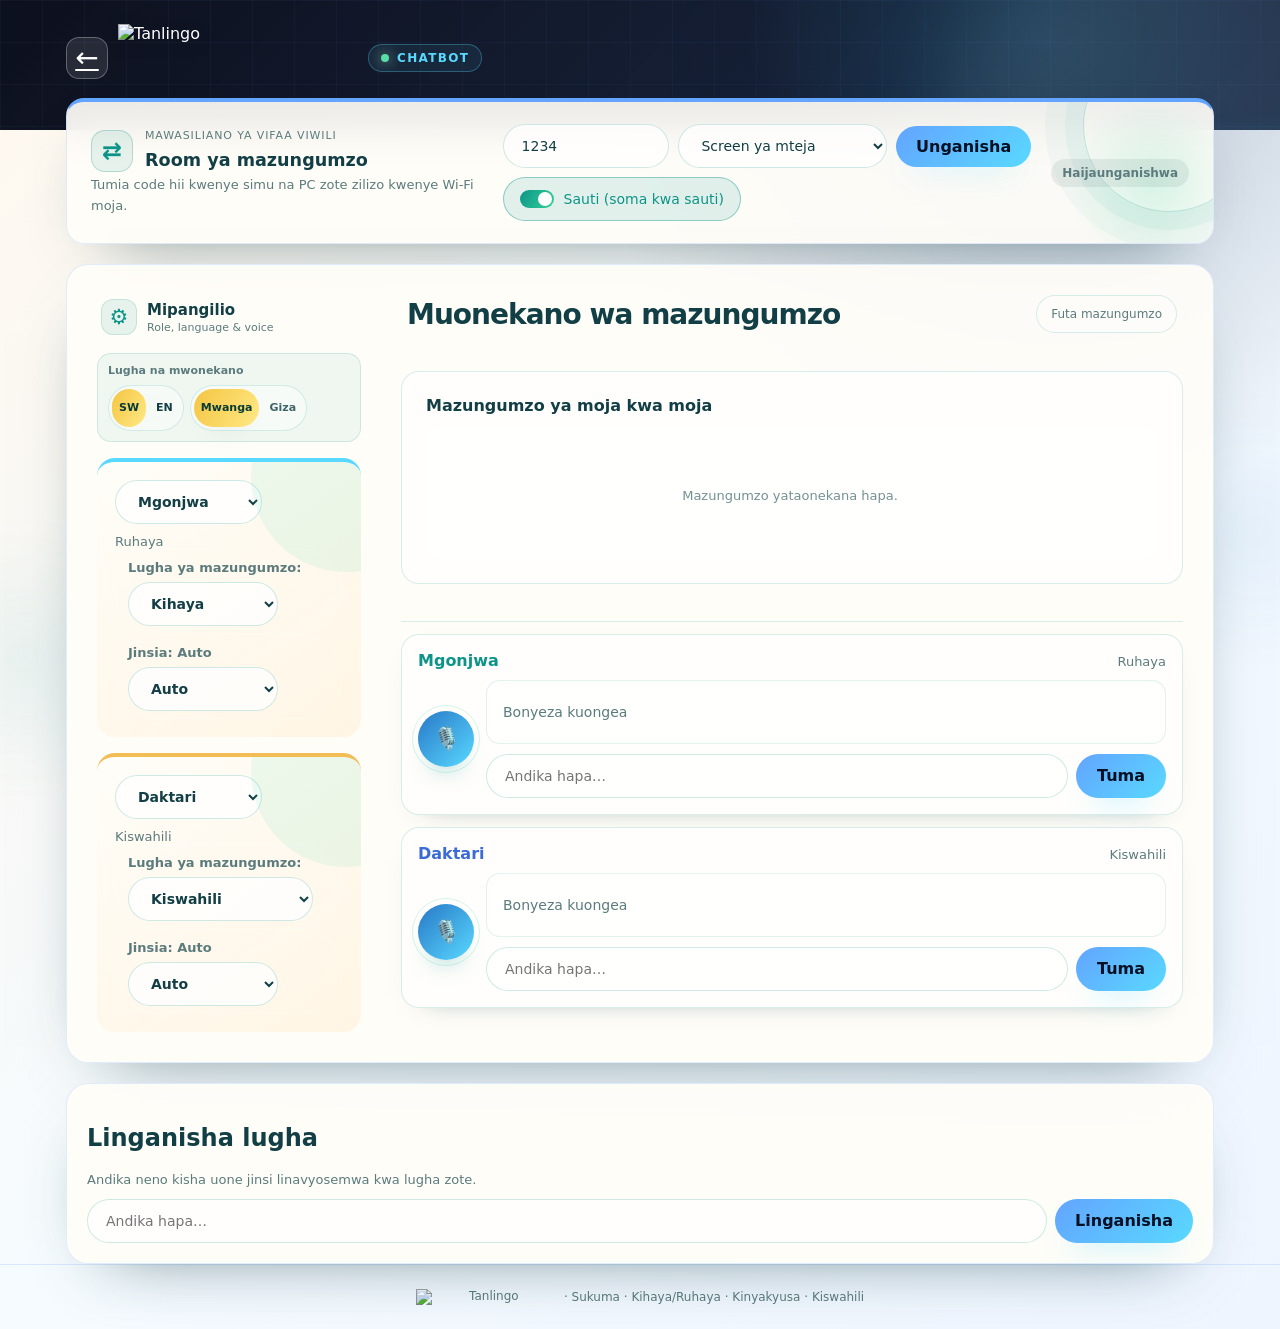
==== website/frontend/index.html @ df57efe1 "all done" ====
<!DOCTYPE html>
<html lang="sw">

<head>
    <meta charset="utf-8">
    <meta name="viewport" content="width=device-width, initial-scale=1">
    <meta name="description" content="Tafsiri ya papo kwa papo kati ya Sukuma, Kihaya/Ruhaya, Kinyakyusa na Kiswahili kwa sauti au maandishi.">
    <meta name="theme-color" content="#0f172a">
    <meta name="mobile-web-app-capable" content="yes">
    <meta name="apple-mobile-web-app-capable" content="yes">
    <meta name="apple-mobile-web-app-status-bar-style" content="black-translucent">
    <meta name="apple-mobile-web-app-title" content="Tanlingo">
    <link rel="manifest" href="/manifest.webmanifest">
    <link rel="apple-touch-icon" href="/logo.png">
    <link rel="icon" type="image/svg+xml" href="/tanlingo-app-icon.svg">
    <title>Tanlingo — Mtafsiri wa lugha za Tanzania</title>
    <link rel="stylesheet" href="styles.css?v=tanlingo-v6">
    <script>
        if ('serviceWorker' in navigator) {
            window.addEventListener('load', () => {
                navigator.serviceWorker.register('/service-worker.js').catch(() => {});
            });
        }
    </script>
</head>

<body>
    <section class="splash-screen" id="chatbot-splash" aria-label="Tanlingo inafunguka">
        <div class="splash-content">
            <img class="splash-logo" src="/tanlingo-app-icon.svg" alt="Tanlingo">
            <p class="splash-guide">Mawasiliano ya lugha za Tanzania, kwa urahisi.</p>
        </div>
    </section>

    <header class="hero">
        <div class="wrap hero-inner">
            <div>
                <div class="brand-lockup">
                    <a class="chatbot-back" href="/home.html" aria-label="Rudi ukurasa wa mwanzo" title="Rudi ukurasa wa mwanzo">
                        <span aria-hidden="true">←</span>
                    </a>
                    <img class="brand-logo" src="/tanlingo-wordmark.svg?v=8" alt="Tanlingo">
                    <span class="pill"><i class="dot"></i> CHATBOT</span>
                </div>
            </div>
        </div>
    </header>

    <main class="wrap">
        <section class="card room-bar">
            <div class="room-copy">
                <div class="room-copy-heading">
                    <span class="room-link-icon" aria-hidden="true">⇄</span>
                    <div>
                        <p class="label" data-i18n="deviceCommunication">Mawasiliano ya vifaa viwili</p>
                        <strong data-i18n="conversationRoom">Room ya mazungumzo</strong>
                    </div>
                </div>
                <p class="muted room-hint" data-i18n="roomHint">Tumia code hii kwenye simu na PC zote zilizo kwenye Wi-Fi moja.</p>
            </div>
            <div class="room-controls">
                <input id="room-code" type="text" value="1234" maxlength="32" aria-label="Room code" data-i18n-aria="roomCode">
                <select id="screen-role" aria-label="Screen role" data-i18n-aria="screenRole">
                    <option value="patient" data-i18n="clientScreen">Screen ya mteja</option>
                    <option value="doctor" data-i18n="staffScreen">Screen ya muhudumu</option>
                </select>
                <button type="button" id="room-connect" class="primary" data-i18n="connect">Unganisha</button>
                <button type="button" id="voice-toggle" class="switch on">
                    <span class="knob"></span><span data-i18n="voice">Sauti (soma kwa sauti)</span>
                </button>
            </div>
            <span id="room-status" class="room-status offline" data-i18n="disconnected">Haijaunganishwa</span>
        </section>

        <section class="card translation-workspace">
            <div class="conversation-panel-head">
                <div>
                    <h2 data-i18n="conversationViews">Muonekano wa mazungumzo</h2>
                </div>
                <div class="conversation-head-actions">
                    <button type="button" class="settings-reopen" aria-label="Open settings" title="Open settings">⚙</button>
                    <button type="button" id="clear" class="ghost" data-i18n="clear">Futa mazungumzo</button>
                </div>
            </div>
            <div class="conversation-views">
                <div class="view" id="view-main" data-theme="light">
                    <div class="view-head">
                        <strong data-i18n="liveConversation">Mazungumzo ya moja kwa moja</strong>
                    </div>
                    <div id="conversation-main" class="conversation">
                        <p class="muted center" id="empty-main" data-i18n="empty">Mazungumzo yataonekana hapa.</p>
                    </div>
                </div>
            </div>

            <div class="role-panels">
                <button type="button" class="settings-heading" aria-label="Toggle settings" aria-expanded="true">
                    <span class="settings-icon" aria-hidden="true">⚙</span>
                    <div>
                        <strong data-i18n="settings">Mipangilio</strong>
                        <span>Role, language &amp; voice</span>
                    </div>
                </button>
                <div class="role-global-settings" aria-label="Mipangilio ya tovuti">
                    <strong data-i18n="preferences">Lugha na mwonekano</strong>
                    <div class="role-global-controls">
                        <div class="toggle" role="group" aria-label="Lugha ya tovuti">
                            <button type="button" data-ui="sw" class="active">SW</button>
                            <button type="button" data-ui="en">EN</button>
                        </div>
                        <div class="theme-global" role="group" aria-label="Mwonekano wa tovuti">
                            <button type="button" id="global-theme-light" data-theme="light" class="small active" data-i18n="light">Mwanga</button>
                            <button type="button" id="global-theme-dark" data-theme="dark" class="small" data-i18n="dark">Giza</button>
                        </div>
                    </div>
                </div>
                <article class="panel role-panel" data-role="patient">
                    <div class="panel-head">
                        <div>
                            <select id="patient-role-select" class="role-select">
                            <option value="Mgonjwa">Mgonjwa</option>
                            <option value="Mteja">Mteja</option>
                            <option value="Muhudumu">Muhudumu</option>
                            <option value="Muuguzi">Muuguzi</option>
                            <option value="Daktari">Daktari</option>
                            <option value="Muhubiri">Muhubiri</option>
                            <option value="Muumini">Muumini</option>
                            <option value="Mwalimu">Mwalimu</option>
                            <option value="Msaidizi">Msaidizi</option>
                            <option value="Custom">Custom</option>
                        </select>
                            <p class="muted" id="patient-lang-label">Ruhaya</p>
                            <div class="small">
                                <label class="muted" for="patient-language-select" data-i18n="conversationLanguage">Lugha ya mazungumzo:</label>
                                <select id="patient-language-select" class="lang-select">
                                <option value="Ruhaya">Kihaya </option>
                                <option value="Sukuma">Sukuma</option>
                                <option value="Kinyakyusa">Kinyakyusa</option>
                                <option value="Kichaga">Kichaga</option>
                                <option value="Kihehe">Kihehe</option>
                                <option value="Kiha">Kiha</option>
                                <option value="Kijita">Kijita</option>
                                <option value="Kizaramo">Kizaramo</option>
                                <option value="Kimasai">Kimasai</option>
                                <option value="Kifipa">Kifipa</option>
                                <option value="Kiswahili">Kiswahili</option>
                                <option value="English">English</option>
                                <option value="French">French</option>
                            </select>
                            </div>
                            <div class="small">
                                <label class="muted"><span data-i18n="gender">Jinsia</span>: <span id="patient-gender">Auto</span></label>
                                <select id="patient-gender-select" class="gender-select">
                                <option value="auto" data-i18n="auto">Auto</option>
                                <option value="female" data-i18n="female">Female</option>
                                <option value="male" data-i18n="male">Male</option>
                            </select>
                            </div>
                        </div>
                </article>

                <article class="panel role-panel" data-role="doctor">
                    <div class="panel-head">
                        <div>
                            <select id="doctor-role-select" class="role-select">
                            <option value="Daktari">Daktari</option>
                            <option value="Muhudumu">Muhudumu</option>
                            <option value="Muuguzi">Muuguzi</option>
                            <option value="Mteja">Mteja</option>
                            <option value="Mgonjwa">Mgonjwa</option>
                            <option value="Muhubiri">Muhubiri</option>
                            <option value="Muumini">Muumini</option>
                            <option value="Mwalimu">Mwalimu</option>
                            <option value="Msaidizi">Msaidizi</option>
                            <option value="Custom">Custom</option>
                        </select>
                            <p class="muted" id="doctor-lang-label">Kiswahili</p>
                            <div class="small">
                                <label class="muted" for="doctor-language-select" data-i18n="conversationLanguage">Lugha ya mazungumzo:</label>
                                <select id="doctor-language-select" class="lang-select">
                                <option value="Kiswahili">Kiswahili</option>
                                <option value="Ruhaya">Kihaya / Ruhaya</option>
                                <option value="Sukuma">Sukuma</option>
                                <option value="Kinyakyusa">Kinyakyusa</option>
                                <option value="Kichaga">Kichaga</option>
                                <option value="Kihehe">Kihehe</option>
                                <option value="Kiha">Kiha</option>
                                <option value="Kijita">Kijita</option>
                                <option value="Kizaramo">Kizaramo</option>
                                <option value="Kimasai">Kimasai</option>
                                <option value="Kifipa">Kifipa</option>
                                <option value="English">English</option>
                                <option value="French">French</option>
                            </select>
                            </div>
                            <div class="small">
                                <label class="muted"><span data-i18n="gender">Jinsia</span>: <span id="doctor-gender">Auto</span></label>
                                <select id="doctor-gender-select" class="gender-select">
                                <option value="auto" data-i18n="auto">Auto</option>
                                <option value="female" data-i18n="female">Female</option>
                                <option value="male" data-i18n="male">Male</option>
                            </select>
                            </div>
                        </div>
                </article>
                </div>

                <div class="composer-dock">
                    <div class="composer" data-composer="patient">
                        <div class="composer-label">
                            <strong class="patient" id="patient-composer-role">Mgonjwa</strong>
                            <span class="muted" id="patient-composer-lang">Ruhaya</span>
                        </div>
                        <div class="composer-controls">
                            <button type="button" class="mic" data-mic="patient" aria-label="mic" data-i18n-aria="microphone">🎙️</button>
                            <div class="composer-field">
                                <div class="live" id="live-patient" data-i18n="tapToSpeak">Bonyeza kuongea</div>
                                <div class="row">
                                    <input type="text" id="input-patient" placeholder="Andika hapa…" data-i18n-ph="typeHere">
                                    <button type="button" class="primary flag-gradient" data-send="patient" data-i18n="send">Tuma</button>
                                </div>
                            </div>
                        </div>
                    </div>

                    <div class="composer" data-composer="doctor">
                        <div class="composer-label">
                            <strong class="doctor" id="doctor-composer-role">Daktari</strong>
                            <span class="muted" id="doctor-composer-lang">Kiswahili</span>
                        </div>
                        <div class="composer-controls">
                            <button type="button" class="mic" data-mic="doctor" aria-label="mic" data-i18n-aria="microphone">🎙️</button>
                            <div class="composer-field">
                                <div class="live" id="live-doctor" data-i18n="tapToSpeak">Bonyeza kuongea</div>
                                <div class="row">
                                    <input type="text" id="input-doctor" placeholder="Andika hapa…" data-i18n-ph="typeHere">
                                    <button type="button" class="primary flag-gradient" data-send="doctor" data-i18n="send">Tuma</button>
                                </div>
                            </div>
                        </div>
                    </div>
                </div>
        </section>

        <section class="card">
            <h2 data-i18n="compare">Linganisha lugha</h2>
            <p class="muted" data-i18n="compareHint">Andika neno kisha uone jinsi linavyosemwa kwa lugha zote.</p>
            <div class="row">
                <input type="text" id="compare-input" placeholder="Andika hapa…" data-i18n-ph="typeHere">
                <button type="button" class="primary flag-gradient" id="compare-btn" data-i18n="compareAction">Linganisha</button>
            </div>
            <div id="compare-result"></div>
        </section>
    </main>

    <footer><img src="/tanlingo-wordmark.svg?v=8" alt="Tanlingo"> · Sukuma · Kihaya/Ruhaya · Kinyakyusa · Kiswahili</footer>
    <script>
        window.setTimeout(() => {
            const splash = document.getElementById("chatbot-splash");
            if (!splash) return;
            splash.classList.add("splash-hidden");
            window.setTimeout(() => splash.remove(), 700);
        }, 1200);
    </script>
    <script src="/static/app.js?v=global-conversation-settings-v3"></script>
    <script>
        // Minimal fallback: if main app failed to initialize, attach simple handlers so UI remains usable.
        (function() {
            if (window.LL_APP_INIT) return; // app.js loaded successfully
            console.warn('LL app main script did not initialize; attaching fallback handlers');
            const setGlobalTheme = (theme) => {
                document.body.setAttribute('data-theme', theme);
                localStorage.setItem('ll_theme', theme);
                localStorage.setItem('locallang-theme', theme);
                document.querySelectorAll('.view[data-theme]').forEach(view => {
                    view.dataset.theme = theme;
                });
                document.getElementById('global-theme-light') ? .classList.toggle('active', theme === 'light');
                document.getElementById('global-theme-dark') ? .classList.toggle('active', theme === 'dark');
            };
            document.querySelectorAll('[data-ui]').forEach(button => {
                button.onclick = () => {
                    const language = button.dataset.ui;
                    document.documentElement.lang = language;
                    localStorage.setItem('ll_ui', language);
                    localStorage.setItem('locallang-ui', language);
                    document.querySelectorAll('[data-ui]').forEach(option => {
                        option.classList.toggle('active', option === button);
                    });
                };
            });
            const gLight = document.getElementById('global-theme-light');
            const gDark = document.getElementById('global-theme-dark');
            if (gLight) gLight.onclick = () => setGlobalTheme('light');
            if (gDark) gDark.onclick = () => setGlobalTheme('dark');
            // simple send fallback: posts to /api/translate and appends bare bubbles to each view
            Array.from(document.querySelectorAll('[data-send]')).forEach(btn => {
                btn.addEventListener('click', async function() {
                    const side = btn.dataset.send;
                    const input = document.querySelector(`#input-${side}`);
                    if (!input) return;
                    const text = input.value.trim();
                    if (!text) return;
                    input.value = '';
                    const conversationBox = document.getElementById('conversation-main');
                    const bubble = document.createElement('div');
                    bubble.className = `bubble ${side}`;
                    const original = document.createElement('p');
                    original.className = 'orig';
                    original.textContent = text;
                    const translation = document.createElement('p');
                    translation.className = 'trans';
                    translation.textContent = '…';
                    bubble.append(original, translation);
                    conversationBox && conversationBox.appendChild(bubble);
                    try {
                        const sourceSelect = document.getElementById(`${side}-language-select`);
                        const targetSelect = document.getElementById(`${side === 'patient' ? 'doctor' : 'patient'}-language-select`);
                        const source = sourceSelect ? sourceSelect.value : (side === 'patient' ? 'Ruhaya' : 'Kiswahili');
                        const target = targetSelect ? targetSelect.value : (side === 'patient' ? 'Kiswahili' : 'Ruhaya');
                        const res = await fetch('/api/translate', {
                            method: 'POST',
                            headers: {
                                'Content-Type': 'application/json'
                            },
                            body: JSON.stringify({
                                text,
                                source_language: source,
                                target_language: target
                            })
                        });
                        const data = await res.json();
                        translation.textContent = data.translation || data.message || '—';
                    } catch (e) {
                        translation.className = 'warn';
                        translation.textContent = 'Offline or error';
                    }
                });
            });
        })();
    </script>
</body>

</html>
---- website/frontend/styles.css ----
:root {
    --deep: #042f2e;
    --deep-2: #0d5b4f;
    --primary: #0d9488;
    --accent: #34d399;
    --bg: #edfdf7;
    --bg-strong: #dffcf2;
    --card: rgba(255, 255, 255, 0.9);
    --card-alt: #f8fffd;
    --text: #123f45;
    --muted: #5b7b7d;
    --border: rgba(13, 148, 136, 0.16);
    --doctor: #3a6bd7;
    --danger: #d64545;
    --radius: 22px;
    --shadow: 0 22px 50px -30px rgba(7, 58, 56, 0.38);
    --flag-green: #1fae6d;
    --flag-gold: #f7c94c;
    --flag-blue: #1b6dc1;
    --flag-black: #121212;
}

body[data-theme="dark"] {
    --bg: #071a1b;
    --bg-strong: #0d2a2c;
    --card: rgba(15, 28, 31, 0.92);
    --card-alt: #132b2d;
    --text: #e5f7f4;
    --muted: #9ab7b3;
    --border: rgba(127, 202, 186, 0.18);
    --doctor: #8ab0ff;
    --danger: #ff7c7c;
    --shadow: 0 28px 60px -30px rgba(0, 0, 0, 0.85);
}

* {
    box-sizing: border-box;
}

.splash-screen {
    position: fixed;
    inset: 0;
    z-index: 10000;
    display: grid;
    place-items: center;
    overflow: hidden;
    color: #fff;
    background:
        radial-gradient(ellipse at 14% 18%, rgba(31, 174, 109, .28), transparent 36%),
        radial-gradient(ellipse at 88% 20%, rgba(27, 109, 193, .3), transparent 37%),
        radial-gradient(ellipse at 72% 88%, rgba(247, 201, 76, .17), transparent 35%),
        linear-gradient(132deg, #031511 0%, #061c2b 48%, #071827 72%, #04120f 100%);
    animation: splash-fade-in .8s ease both;
}

.splash-screen::before,
.splash-screen::after {
    content: "";
    position: absolute;
    border: 1px solid rgba(139, 227, 203, .19);
    border-radius: 50%;
    pointer-events: none;
}

.splash-screen::before {
    width: min(70vw, 720px);
    height: min(70vw, 720px);
    animation: splash-orbit 12s linear infinite;
}

.splash-screen::after {
    width: min(48vw, 500px);
    height: min(48vw, 500px);
    border-color: rgba(247, 201, 76, .16);
    animation: splash-orbit 9s linear reverse infinite;
}

.splash-content {
    position: relative;
    z-index: 1;
    display: flex;
    flex-direction: column;
    align-items: center;
    width: min(90vw, 520px);
    text-align: center;
}

.splash-logo {
    width: clamp(215px, 34vw, 360px);
    height: clamp(215px, 34vw, 360px);
    object-fit: contain;
    filter: drop-shadow(0 20px 34px rgba(0, 0, 0, .35));
    animation: splash-logo-in 1.4s cubic-bezier(.2, .8, .2, 1) both,
        splash-logo-breathe 3.6s ease-in-out 1.4s infinite;
}

.splash-title {
    margin: 4px 0 20px;
    color: #e9fffa;
    font-size: clamp(21px, 3.4vw, 30px);
    font-weight: 800;
    letter-spacing: .04em;
    animation: splash-rise 1s .35s ease both;
}

.splash-guide {
    position: relative;
    display: grid;
    place-items: center;
    width: min(100%, 430px);
    min-height: 34px;
    color: rgba(229, 247, 244, .82);
    font-size: clamp(16px, 2.5vw, 20px);
    font-weight: 600;
    line-height: 1.55;
    animation: splash-rise 1s .7s ease both;
}

.splash-guide span {
    grid-area: 1 / 1;
    width: 100%;
    padding: 0 12px;
    opacity: 0;
    animation: splash-guide-step 10s ease-in-out infinite both;
}

.splash-guide span:nth-child(2) { animation-delay: 2.5s; }
.splash-guide span:nth-child(3) { animation-delay: 5s; }
.splash-guide span:nth-child(4) { animation-delay: 7.5s; }

.splash-progress-wrap {
    width: min(320px, 78vw);
    margin-top: 30px;
}

.splash-progress {
    width: 100%;
    height: 6px;
    overflow: hidden;
    border-radius: 999px;
    background: rgba(255, 255, 255, .15);
}

.splash-progress span {
    display: block;
    width: 35%;
    height: 100%;
    border-radius: inherit;
    background: linear-gradient(90deg, #34d399, #59d9ff);
    animation: splash-progress 10s linear both;
}

.splash-progress-meta {
    display: flex;
    justify-content: space-between;
    margin-top: 9px;
    color: rgba(229, 247, 244, .88);
    font-size: 14px;
    font-weight: 700;
    letter-spacing: .04em;
}

.splash-hidden {
    pointer-events: none;
    animation: splash-fade-out .7s ease forwards;
}

@keyframes splash-fade-in {
    from { opacity: 0; }
    to { opacity: 1; }
}

@keyframes splash-fade-out {
    to { opacity: 0; visibility: hidden; }
}

@keyframes splash-logo-in {
    from { opacity: 0; transform: scale(.82) translateY(14px); }
    to { opacity: 1; transform: scale(1) translateY(0); }
}

@keyframes splash-logo-breathe {
    0%, 100% { transform: scale(1); }
    50% { transform: scale(1.035); }
}

@keyframes splash-rise {
    from { opacity: 0; transform: translateY(12px); }
    to { opacity: 1; transform: translateY(0); }
}

@keyframes splash-guide-step {
    0%, 5% { opacity: 0; transform: translateY(8px); }
    12%, 25% { opacity: 1; transform: translateY(0); }
    32%, 100% { opacity: 0; transform: translateY(-8px); }
}

@keyframes splash-progress {
    from { width: 0; }
    to { width: 100%; }
}

@keyframes splash-orbit {
    to { transform: rotate(360deg); }
}

@media (prefers-reduced-motion: reduce) {
    .splash-screen *,
    .splash-screen::before,
    .splash-screen::after {
        animation-duration: .01ms !important;
        animation-iteration-count: 1 !important;
    }
}

html {
    scroll-behavior: smooth;
}

body {
    margin: 0;
    font-family: "Segoe UI", system-ui, -apple-system, sans-serif;
    background: radial-gradient(circle at top, lightblue, rgb(4, 122, 145), green);
    color: var(--text);
    transition: background 0.25s ease, color 0.25s ease;
}

body[data-theme="dark"] {
    background: radial-gradient(circle at top, #112a2d 0%, #091d1d 35%, #050f10 100%);
}

button,
input,
select {
    font: inherit;
}

.wrap {
    width: min(1100px, 100%);
    margin: 0 auto;
    padding: 0 16px;
}

.hero {
    position: relative;
    overflow: hidden;
    /* Tanzania flag diagonal: vibrant green, golden yellow, black, golden yellow, royal blue */
    background: linear-gradient(120deg, #1a7a3a 0% 38%, /* vibrant green */
    #ffc400 38% 40%, /* golden yellow */
    #000000 40% 60%, /* jet black */
    #ffc400 60% 62%, /* golden yellow */
    #0052cc 62% 100%/* royal blue */
    );
    color: #ffffff;
    padding: 60px 0 76px;
}

.hero::before {
    content: "";
    position: absolute;
    inset: 0;
    background: linear-gradient(180deg, rgba(0, 0, 0, 0.16) 0%, rgba(0, 0, 0, 0.10) 35%, rgba(0, 0, 0, 0.06) 65%, rgba(0, 0, 0, 0.12) 100%);
    pointer-events: none;
    z-index: 1;
}

.hero::after {
    content: "";
    position: absolute;
    width: 500px;
    height: 500px;
    right: -150px;
    top: -150px;
    border-radius: 50%;
    background: rgba(255, 255, 255, 0.06);
    filter: blur(30px);
    z-index: 0;
}

.hero-inner {
    position: relative;
    z-index: 2;
    display: flex;
    justify-content: space-between;
    gap: 24px;
    flex-wrap: wrap;
    align-items: center;
}

.hero h1 {
    font-size: clamp(28px, 4vw, 46px);
    margin: 16px 0 8px;
    line-height: 1.2;
    font-weight: 900;
    letter-spacing: -0.5px;
    text-shadow: 2px 2px 8px rgba(0, 0, 0, 0.6), -1px -1px 2px rgba(0, 0, 0, 0.4);
    color: #ffffff;
}

.lead {
    max-width: 620px;
    color: #ffffff;
    margin: 0;
    font-size: 1.08rem;
    font-weight: 500;
    line-height: 1.6;
    text-shadow: 1px 1px 5px rgba(0, 0, 0, 0.5);
}

.pill {
    display: inline-flex;
    align-items: center;
    gap: 8px;
    background: rgba(255, 255, 255, 0.12);
    border: 1px solid rgba(255, 255, 255, 0.18);
    padding: 6px 12px;
    border-radius: 999px;
    font-size: 12px;
    font-weight: 700;
    letter-spacing: 0.08em;
    text-transform: uppercase;
}

.brand-lockup {
    display: flex;
    align-items: center;
    gap: 8px;
}

.brand-logo {
    width: clamp(128px, 39vw, 160px);
    height: 46px;
    object-fit: contain;
    filter: drop-shadow(0 4px 8px rgba(0, 0, 0, .2));
}

.dot {
    width: 8px;
    height: 8px;
    border-radius: 50%;
    background: #b8ffd7;
    box-shadow: 0 0 14px rgba(184, 255, 215, 0.8);
    display: inline-block;
}

.ui-lang {
    display: flex;
    flex-direction: column;
    align-items: flex-end;
    gap: 8px;
    font-size: 11px;
    text-transform: uppercase;
    letter-spacing: .08em;
    color: rgba(255, 255, 255, .95);
    text-shadow: 1px 1px 3px rgba(0, 0, 0, 0.5);
}

.theme-global,
.theme-toggle {
    display: flex;
    gap: 8px;
    flex-wrap: wrap;
    align-items: center;
}

.toggle {
    display: flex;
    padding: 4px;
    border: 1px solid rgba(255, 255, 255, .24);
    border-radius: 999px;
    background: rgba(255, 255, 255, 0.08);
    backdrop-filter: blur(10px);
    box-shadow: inset 0 1px 1px rgba(255,255,255,0.12);
}

.toggle button,
.theme-toggle .small,
.theme-global .small,
.small {
    background: rgba(255, 255, 255, 0.06);
    border: 1px solid rgba(255, 255, 255, 0.18);
    color: rgba(255, 255, 255, .88);
    padding: 7px 12px;
    border-radius: 999px;
    font-weight: 700;
    cursor: pointer;
    transition: all 0.2s ease;
}

.toggle button {
    border: 0;
    padding: 8px 14px;
    min-width: 54px;
    background: transparent;
    color: rgba(255, 255, 255, 0.8);
}

.toggle button.active,
.theme-toggle .small.active,
.theme-global .small.active,
.small.active {
    background: linear-gradient(120deg, var(--flag-gold), #f1de8a);
    color: #0a2b2d;
    border-color: transparent;
    box-shadow: 0 12px 24px -18px rgba(17, 48, 49, 0.6);
}

.theme-global .small {
    min-width: 72px;
    background: rgba(255, 255, 255, 0.08);
    border-color: rgba(255, 255, 255, 0.2);
}

.theme-global .small:not(.active) {
    opacity: 0.8;
}

.theme-global .small.active {
    background: rgba(255, 255, 255, 0.92);
    color: var(--deep);
}

body[data-theme="dark"] .toggle,
body[data-theme="dark"] .theme-global {
    background: rgba(8, 17, 18, 0.5);
    border-color: rgba(255, 255, 255, 0.08);
}


/* Tanzania flag diagonal gradient as a utility class for prominent buttons */

.flag-gradient {
    background: linear-gradient(120deg, #1a7a3a 0% 38%, /* vibrant green */
    #ffc400 38% 40%, /* golden yellow */
    #000000 40% 60%, /* jet black */
    #ffc400 60% 62%, /* golden yellow */
    #0052cc 62% 100%/* royal blue */
    );
    color: #ffffff;
    border: 0;
    padding: 8px 14px;
    border-radius: 10px;
    font-weight: 800;
    cursor: pointer;
    box-shadow: 0 10px 30px rgba(0, 0, 0, 0.35);
    transition: transform 0.18s ease, box-shadow 0.18s ease;
}

.flag-gradient:hover,
.flag-gradient:focus {
    transform: translateY(-3px);
    box-shadow: 0 18px 36px rgba(0, 0, 0, 0.45);
}


/* Smaller variant for small buttons if needed */

.flag-gradient.small {
    padding: 6px 10px;
    border-radius: 999px;
    font-weight: 700;
}

main {
    padding-bottom: 64px;
}

.card {
    background: var(--card);
    border: 1px solid var(--border);
    border-radius: var(--radius);
    box-shadow: var(--shadow);
    padding: 20px;
    margin-top: 20px;
    backdrop-filter: blur(8px);
    transition: transform .25s ease, box-shadow .25s ease, border-color .25s ease;
}

.panel[hidden] {
    display: none !important;
}

.card:hover {
    transform: translateY(-2px);
    border-color: rgba(13, 148, 136, .28);
    box-shadow: 0 26px 55px -30px rgba(7, 58, 56, .58);
}

.controls {
    margin-top: -32px;
    display: flex;
    justify-content: space-between;
    align-items: center;
    gap: 16px;
    flex-wrap: wrap;
}

.room-bar {
    display: grid;
    grid-template-columns: 1.2fr auto auto;
    align-items: center;
    gap: 18px;
    border-top: 4px solid var(--primary);
    background: linear-gradient(180deg, rgba(255,255,255,0.92), rgba(241,255,252,0.8));
    position: relative;
    overflow: hidden;
}

.room-bar::before {
    content: "";
    position: absolute;
    inset: auto -30px -30px auto;
    width: 180px;
    height: 180px;
    border-radius: 50%;
    background: radial-gradient(circle, rgba(52, 211, 153, 0.18), transparent 68%);
}

.room-copy {
    position: relative;
    z-index: 1;
    animation: room-copy-in .7s cubic-bezier(.2, .8, .2, 1) both;
}

.room-copy-heading {
    display: flex;
    align-items: center;
    gap: 12px;
}

.room-link-icon {
    display: grid;
    place-items: center;
    width: 42px;
    height: 42px;
    flex: 0 0 42px;
    border: 1px solid rgba(13, 148, 136, .25);
    border-radius: 14px;
    color: var(--primary);
    background: rgba(13, 148, 136, .1);
    font-size: 1.5rem;
    font-weight: 800;
    animation: room-link-pulse 2.6s ease-in-out infinite;
}

.room-bar strong {
    display: block;
    margin-bottom: 3px;
    font-size: 1.1rem;
}

.room-hint {
    max-width: 540px;
    margin: 10px 0 0 54px;
    line-height: 1.6;
    animation: room-hint-float 3.8s ease-in-out .35s infinite;
}

.room-controls {
    display: flex;
    gap: 8px;
    align-items: center;
}

.room-controls input,
.room-controls select {
    min-width: 150px;
}

.room-status {
    padding: 7px 11px;
    border-radius: 999px;
    font-size: 12px;
    font-weight: 800;
    white-space: nowrap;
}

.room-status.online {
    color: #08734f;
    background: rgba(52, 211, 153, .18);
}

.room-status.offline {
    color: var(--muted);
    background: rgba(91, 123, 125, .12);
}

.label {
    font-size: 11px;
    text-transform: uppercase;
    letter-spacing: .08em;
    color: var(--muted);
    margin: 0 0 8px;
}

.chips {
    display: flex;
    gap: 8px;
    flex-wrap: wrap;
}

.chip {
    border: 1px solid var(--border);
    background: rgba(255, 255, 255, 0.6);
    border-radius: 999px;
    padding: 9px 16px;
    cursor: pointer;
    font-size: 14px;
    color: var(--text);
    transition: transform 0.2s ease, box-shadow 0.2s ease, background 0.2s ease;
}

.chip:hover {
    transform: translateY(-2px);
    background: linear-gradient(120deg, #1a7a3a 0% 38%, /* vibrant green */
    #ffc400 38% 40%, /* golden yellow */
    #000000 40% 60%, /* jet black */
    #ffc400 60% 62%, /* golden yellow */
    #0052cc 62% 100%/* royal blue */
    );
}

.primary:hover,
.ghost:hover,
.mic:hover,
.switch:hover {
    transform: translateY(-2px);
    background: linear-gradient(120deg, #1a7a3a 0% 38%, /* vibrant green */
    #ffc400 38% 40%, /* golden yellow */
    #000000 40% 60%, /* jet black */
    #ffc400 60% 62%, /* golden yellow */
    #0052cc 62% 100%/* royal blue */
    );
}

.chip.active {
    background: linear-gradient(120deg, #1a7a3a 0% 38%, /* vibrant green */
    #ffc400 38% 40%, /* golden yellow */
    #000000 40% 60%, /* jet black */
    #ffc400 60% 62%, /* golden yellow */
    #0052cc 62% 100%/* royal blue */
    );
    color: #fff;
    border-color: transparent;
    box-shadow: 0 12px 18px -16px rgba(13, 148, 136, 0.65);
}

.switch {
    display: inline-flex;
    align-items: center;
    gap: 10px;
    border: 1px solid var(--border);
    border-radius: 999px;
    padding: 8px 16px;
    background: rgba(255, 255, 255, 0.72);
    cursor: pointer;
    font-size: 14px;
    color: var(--muted);
    transition: all 0.2s ease;
}

.switch.on {
    border-color: rgba(13, 148, 136, 0.4);
    color: var(--primary);
    background: rgba(13, 148, 136, 0.12);
}

.knob {
    width: 34px;
    height: 18px;
    border-radius: 999px;
    background: rgba(25, 93, 98, 0.18);
    position: relative;
    transition: .2s;
}

.switch.on .knob {
    background: linear-gradient(120deg, var(--primary), var(--accent));
}

.knob::after {
    content: "";
    position: absolute;
    top: 2px;
    left: 2px;
    width: 14px;
    height: 14px;
    border-radius: 50%;
    background: #fff;
    transition: .2s;
}

.switch.on .knob::after {
    left: 18px;
}

.panels {
    display: grid;
    gap: 16px;
    grid-template-columns: 1fr;
}

@media (min-width: 900px) {
    .panels {
        grid-template-columns: 1fr 1fr;
    }
}

.panel-head {
    display: flex;
    justify-content: space-between;
    align-items: center;
    gap: 12px;
}

.panel-head h2 {
    margin: 0;
    font-size: 18px;
}

.panel {
    position: relative;
    overflow: hidden;
    border-top: 3px solid var(--primary);
}

.panel[data-role="doctor"] {
    border-top-color: var(--doctor);
}

.panel::after {
    position: absolute;
    top: -80px;
    right: -80px;
    width: 190px;
    height: 190px;
    border-radius: 50%;
    background: rgba(52, 211, 153, .09);
    content: "";
    pointer-events: none;
}

.patient {
    color: var(--primary);
}

.doctor {
    color: var(--doctor);
}

.muted {
    color: var(--muted);
    font-size: 13px;
    margin: 2px 0 0;
}

.center {
    text-align: center;
    padding: 28px 0;
}

.mic {
    width: 56px;
    height: 56px;
    border-radius: 50%;
    border: 0;
    cursor: pointer;
    font-size: 22px;
    background: linear-gradient(120deg, #1a7a3a 0% 38%, /* vibrant green */
    #ffc400 38% 40%, /* golden yellow */
    #000000 40% 60%, /* jet black */
    #ffc400 60% 62%, /* golden yellow */
    #0052cc 62% 100%/* royal blue */
    );
    color: #fff;
    box-shadow: 0 16px 26px -18px rgba(13, 148, 136, 0.8);
}

.mic.listening {
    background: linear-gradient(120deg, #d64545, #f97316);
    animation: pulse 1.5s infinite;
}

@keyframes pulse {
    0% {
        box-shadow: 0 0 0 0 rgba(214, 69, 69, .45);
    }
    100% {
        box-shadow: 0 0 0 20px rgba(214, 69, 69, 0);
    }
}

.live {
    margin-top: 16px;
    background: rgba(16, 143, 133, 0.06);
    border: 1px solid rgba(13, 148, 136, 0.12);
    border-radius: 14px;
    padding: 14px 16px;
    min-height: 54px;
    color: var(--muted);
    font-size: 14px;
}

.row {
    display: flex;
    gap: 8px;
    margin-top: 12px;
}

input,
select {
    flex: 1;
    border: 1px solid var(--border);
    border-radius: 999px;
    padding: 11px 18px;
    font-size: 14px;
    outline: none;
    background: rgba(255, 255, 255, 0.7);
    color: var(--text);
}

body[data-theme="dark"] input,
body[data-theme="dark"] select,
body[data-theme="dark"] .ghost,
body[data-theme="dark"] .live,
body[data-theme="dark"] .chip,
body[data-theme="dark"] .switch,
body[data-theme="dark"] .card,
body[data-theme="dark"] .view {
    background: rgba(12, 24, 28, 0.9);
    color: var(--text);
}

input:focus,
select:focus {
    border-color: var(--primary);
    box-shadow: 0 0 0 3px rgba(13, 148, 136, .15);
}

.role-select {
    min-width: 140px;
    font-weight: 700;
    margin-bottom: 8px;
}

.lang-select,
.gender-select {
    min-width: 150px;
    margin-top: 6px;
}

.primary {
    background: linear-gradient(120deg, var(--primary), var(--accent));
    color: #fff;
    border: 0;
    border-radius: 999px;
    padding: 11px 20px;
    font-weight: 700;
    cursor: pointer;
    box-shadow: 0 16px 24px -20px rgba(13, 148, 136, 0.8);
}

.ghost {
    background: rgba(255, 255, 255, 0.3);
    border: 1px solid var(--border);
    border-radius: 999px;
    padding: 6px 14px;
    font-size: 12px;
    color: var(--muted);
    cursor: pointer;
}

.conversation-views {
    display: grid;
    gap: 16px;
    grid-template-columns: 1fr;
}

@media (min-width: 900px) {
    .conversation-views {
        grid-template-columns: 1fr 1fr;
    }
}

.view {
    background: var(--card-alt);
    border: 1px solid var(--border);
    border-radius: 18px;
    padding: 16px;
    min-height: 260px;
}

.view-head {
    display: flex;
    justify-content: space-between;
    align-items: center;
    gap: 12px;
    margin-bottom: 8px;
}

.conversation {
    max-height: 440px;
    overflow-y: auto;
    display: flex;
    flex-direction: column;
    gap: 14px;
    margin-top: 14px;
    padding-right: 4px;
    min-height: 220px;
}

.bubble {
    border: 1px solid var(--border);
    border-radius: 20px;
    padding: 14px 16px;
    max-width: 620px;
    animation: rise .3s ease-out;
    box-shadow: 0 12px 25px -20px rgba(10, 68, 72, .7);
}

.bubble.patient {
    background: rgba(13, 148, 136, 0.08);
    border-color: rgba(13, 148, 136, 0.22);
    align-self: flex-start;
}

.bubble.doctor {
    background: rgba(59, 111, 212, 0.08);
    border-color: rgba(59, 111, 212, 0.2);
    align-self: flex-end;
}

body[data-theme="dark"] .bubble.patient {
    background: rgba(33, 108, 99, 0.2);
    border-color: rgba(90, 191, 175, 0.22);
}

body[data-theme="dark"] .bubble.doctor {
    background: rgba(76, 96, 180, 0.22);
    border-color: rgba(107, 146, 255, 0.28);
}

@keyframes rise {
    from {
        opacity: 0;
        transform: translateY(10px);
    }
    to {
        opacity: 1;
        transform: none;
    }
}

.bubble .meta {
    display: flex;
    justify-content: space-between;
    gap: 10px;
    font-size: 12px;
    color: var(--muted);
}

.bubble .message-label {
    color: var(--primary);
    font-size: 11px;
    font-weight: 800;
    letter-spacing: .08em;
    text-transform: uppercase;
}

.bubble .orig {
    margin: 8px 0 2px;
    font-size: 14px;
    color: var(--muted);
}

.bubble .trans {
    margin: 0;
    font-size: 20px;
    font-weight: 700;
    line-height: 1.3;
}

.bubble .badge {
    display: inline-flex;
    align-items: center;
    border-radius: 999px;
    padding: 4px 9px;
    color: var(--text);
    background: rgba(13, 148, 136, .1);
    font-size: 11px;
    font-weight: 800;
}

.bubble .badge.high {
    color: #08734f;
    background: rgba(52, 211, 153, .2);
}

.bubble .badge.medium {
    color: #89650a;
    background: rgba(247, 201, 76, .25);
}

.bubble .badge.low {
    color: #a33c3c;
    background: rgba(214, 69, 69, .14);
}

.bubble .actions {
    display: flex;
    gap: 7px;
    margin-top: 12px;
}

.bubble .actions .ghost {
    padding: 5px 10px;
    font-size: 11px;
}

.bubble .warn {
    color: var(--danger);
    font-size: 14px;
    font-weight: 600;
}

.activity-bubble {
    padding: 10px 14px;
    opacity: .82;
    border-style: dashed;
}

.activity-bubble .meta {
    margin-bottom: 2px;
}

.activity-label {
    display: flex;
    align-items: center;
    gap: 5px;
    margin: 0;
    color: var(--muted);
    font-size: 13px;
    font-style: italic;
}

.typing-dots {
    display: inline-flex;
    gap: 3px;
    align-items: center;
}

.typing-dots i {
    width: 5px;
    height: 5px;
    border-radius: 50%;
    background: currentColor;
    animation: typing-dot 1.2s infinite ease-in-out;
}

.typing-dots i:nth-child(2) {
    animation-delay: .16s;
}

.typing-dots i:nth-child(3) {
    animation-delay: .32s;
}

@keyframes typing-dot {
    0%, 60%, 100% { opacity: .3; transform: translateY(0); }
    30% { opacity: 1; transform: translateY(-3px); }
}

.badge {
    border-radius: 999px;
    padding: 2px 8px;
    font-size: 10px;
    font-weight: 700;
}

.badge.high {
    background: rgba(52, 211, 153, .28);
    color: #0a5a48;
}

.badge.medium {
    background: rgba(234, 179, 8, .25);
    color: #7a5a05;
}

.badge.low {
    background: rgba(214, 69, 69, .15);
    color: var(--danger);
}

.badge.ai {
    background: rgba(245, 158, 11, .18);
    color: #92400e;
}

.bubble .extra {
    font-size: 12px;
    color: var(--muted);
    margin-top: 6px;
}

.actions {
    display: flex;
    gap: 8px;
    margin-top: 10px;
}

table {
    width: 100%;
    border-collapse: collapse;
    margin-top: 14px;
    font-size: 14px;
}

td {
    padding: 10px 14px;
    border-top: 1px solid var(--border);
}

tr:first-child td {
    border-top: 0;
    background: rgba(13, 148, 136, 0.06);
}

footer {
    text-align: center;
    padding: 24px;
    font-size: 12px;
    color: var(--muted);
    border-top: 1px solid var(--border);
}

body[data-theme="dark"] .badge.high {
    background: rgba(33, 143, 101, 0.25);
    color: #b7f1d0;
}

body[data-theme="dark"] .badge.medium {
    background: rgba(202, 138, 4, 0.25);
    color: #f6d28e;
}

body[data-theme="dark"] .badge.low,
body[data-theme="dark"] .badge.ai {
    color: #ffd0c7;
}

body[data-theme="dark"] .bubble .orig,
body[data-theme="dark"] .bubble .extra,
body[data-theme="dark"] .muted,
body[data-theme="dark"] .live,
body[data-theme="dark"] footer {
    color: var(--muted);
}

body[data-theme="dark"] .badges,
body[data-theme="dark"] tr:first-child td {
    background: rgba(48, 88, 84, 0.28);
}

body[data-theme="dark"] .toggle,
body[data-theme="dark"] .theme-toggle,
body[data-theme="dark"] .theme-global {
    background: transparent;
}


/* ------------------------- Responsive rules ------------------------- */


/* Tablets and small laptops */

@media (max-width: 1024px) {
    .wrap {
        padding: 0 12px;
    }
    .hero-inner {
        flex-direction: column;
        align-items: flex-start;
        gap: 18px;
    }
    .hero h1 {
        font-size: clamp(24px, 5vw, 40px);
    }
    .lead {
        font-size: 1rem;
    }
    .controls {
        flex-direction: column;
        gap: 12px;
    }
    .controls .chips {
        margin-top: 8px;
    }
    .card.panel {
        width: 100%;
    }
    .panels {
        display: block;
    }
    .pro-grid,
    .feature-grid {
        grid-template-columns: repeat(2, 1fr);
    }
    .hero::after {
        right: -80px;
        top: -80px;
        width: 360px;
        height: 360px;
    }
}


/* Small tablets and large phones */

@media (max-width: 768px) {
    header .wrap {
        align-items: flex-start;
    }
    .toggle button,
    .small {
        padding: 6px 10px;
        font-size: 12px;
    }
    .hero {
        padding: 48px 0 56px;
    }
    .hero h1 {
        font-size: clamp(22px, 6.5vw, 36px);
    }
    .hero-copy>p {
        font-size: 14px;
    }
    .pro-grid,
    .feature-grid {
        grid-template-columns: 1fr;
    }
    .controls {
        margin-top: 0;
    }
    .room-bar {
        grid-template-columns: 1fr;
        gap: 12px;
    }
    .room-controls {
        flex-wrap: wrap;
    }
    .room-controls input,
    .room-controls select,
    .room-controls button {
        flex: 1 1 150px;
    }
    .panels {
        display: block;
    }
    .panel-head {
        flex-direction: column;
        align-items: stretch;
    }
    .panel .mic {
        align-self: flex-end;
    }
    .panel .row {
        flex-direction: column;
    }
    .panel .row input,
    .panel .row button {
        width: 100%;
        flex: 1 1 auto;
    }
    .card {
        padding: 16px;
    }
    .chips {
        display: flex;
        flex-wrap: wrap;
        gap: 8px;
    }
    .role-select,
    .lang-select,
    .gender-select {
        width: 100%;
    }
}


/* Phones */

@media (max-width: 480px) {
    .navbar nav {
        display: none;
    }
    .menu {
        display: inline-block;
    }
    .brand {
        gap: 8px;
        font-size: 14px;
    }
    .hero {
        padding: 36px 0 48px;
    }
    .hero h1 {
        font-size: 22px;
    }
    .lead {
        font-size: 0.98rem;
    }
    .pill {
        display: none;
    }
    .dot {
        display: none;
    }
    .wrap {
        padding: 0 10px;
    }
    .card {
        padding: 12px;
    }
    .panel .panel-head {
        display: flex;
        flex-direction: row;
        gap: 8px;
        align-items: center;
    }
    .panel .row {
        display: flex;
        gap: 8px;
    }
    .panel .row input[type="text"] {
        flex: 1 1 auto;
    }
    .panel .row button {
        flex: 0 0 auto;
    }
    .conversation {
        font-size: 14px;
    }
}


/* Ensure select/options are readable on all widths */

select {
    min-width: 0;
}


/* Accessibility: increase hit area for small screens */

button,
.chip {
    min-height: 38px;
}

/* ------------------------- Conversation workspace refresh ------------------------- */

:root {
    --workspace-max: 1180px;
    --glass-border: rgba(255, 255, 255, .22);
    --focus-ring: rgba(52, 211, 153, .28);
}

body {
    min-height: 100vh;
    background:
        radial-gradient(circle at 8% 8%, rgba(52, 211, 153, .18), transparent 28rem),
        radial-gradient(circle at 92% 22%, rgba(27, 109, 193, .16), transparent 24rem),
        linear-gradient(135deg, #eafcf7 0%, #f6fbff 52%, #eef5ff 100%);
}

body::before,
body::after {
    content: "";
    position: fixed;
    z-index: -1;
    width: 19rem;
    height: 19rem;
    border-radius: 50%;
    pointer-events: none;
    filter: blur(3px);
    opacity: .38;
    animation: float-orb 14s ease-in-out infinite alternate;
}

body::before {
    left: -8rem;
    bottom: 10%;
    background: radial-gradient(circle, rgba(52, 211, 153, .34), transparent 68%);
}

body::after {
    right: -8rem;
    top: 42%;
    background: radial-gradient(circle, rgba(59, 111, 212, .24), transparent 68%);
    animation-delay: -6s;
}

body[data-theme="dark"] {
    background:
        radial-gradient(circle at 8% 8%, rgba(32, 125, 111, .25), transparent 28rem),
        radial-gradient(circle at 92% 22%, rgba(59, 111, 212, .22), transparent 24rem),
        linear-gradient(135deg, #061719 0%, #0a2024 52%, #08151e 100%);
}

@keyframes float-orb {
    from { transform: translate3d(0, 0, 0) scale(1); }
    to { transform: translate3d(22px, -28px, 0) scale(1.12); }
}

.hero {
    isolation: isolate;
    min-height: 310px;
    display: flex;
    align-items: center;
    padding: 72px 0 96px;
    background:
        linear-gradient(120deg, rgba(5, 35, 39, .9), rgba(6, 89, 78, .72)),
        linear-gradient(120deg, #1a7a3a 0% 38%, #ffc400 38% 40%, #000 40% 60%, #ffc400 60% 62%, #0052cc 62%);
}

.hero::before {
    background:
        linear-gradient(120deg, transparent 0 46%, rgba(255,255,255,.12) 46.2% 46.5%, transparent 46.7%),
        linear-gradient(180deg, rgba(0,0,0,.08), rgba(0,0,0,.35));
}

.hero::after {
    width: 620px;
    height: 620px;
    right: -180px;
    top: -270px;
    border: 1px solid rgba(255,255,255,.18);
    box-shadow: 0 0 0 28px rgba(255,255,255,.035), 0 0 0 56px rgba(255,255,255,.025);
    animation: hero-orbit 18s linear infinite;
}

@keyframes hero-orbit {
    to { transform: rotate(360deg); }
}

.hero-inner {
    width: min(var(--workspace-max), 100%);
    animation: hero-enter .7s ease both;
}

@keyframes hero-enter {
    from { opacity: 0; transform: translateY(18px); }
    to { opacity: 1; transform: translateY(0); }
}

.hero h1 {
    max-width: 720px;
    font-size: clamp(2.25rem, 5vw, 4.2rem);
    line-height: 1.04;
    letter-spacing: -1.8px;
}

.lead {
    max-width: 680px;
    font-size: 1.08rem;
    opacity: .92;
}

main.wrap {
    width: min(var(--workspace-max), 100%);
    position: relative;
    margin-top: -44px;
}

.card {
    border-color: var(--glass-border);
    box-shadow: 0 24px 70px -42px rgba(8, 49, 55, .72);
    backdrop-filter: blur(18px) saturate(120%);
}

.card:hover {
    transform: translateY(-4px);
    box-shadow: 0 28px 72px -40px rgba(7, 58, 56, .62);
}

.room-bar {
    position: relative;
    overflow: hidden;
    padding: 22px 24px;
    background:
        linear-gradient(120deg, rgba(255,255,255,.82), rgba(235,255,249,.72));
}

.room-bar::after {
    content: "";
    position: absolute;
    right: -42px;
    top: -62px;
    width: 170px;
    height: 170px;
    border-radius: 50%;
    border: 1px solid rgba(13, 148, 136, .22);
    box-shadow: 0 0 0 18px rgba(13, 148, 136, .05), 0 0 0 38px rgba(13, 148, 136, .035);
    pointer-events: none;
}

body[data-theme="dark"] .room-bar {
    background: linear-gradient(120deg, rgba(15, 39, 42, .92), rgba(10, 29, 36, .82));
}

.room-controls {
    position: relative;
    z-index: 1;
}

.room-controls .switch {
    min-height: 44px;
    white-space: nowrap;
}

.room-controls input,
.room-controls select,
.row input,
.row select,
.role-select,
.lang-select,
.gender-select {
    min-height: 44px;
    background: rgba(255,255,255,.78);
    border-color: rgba(13, 148, 136, .2);
}

body[data-theme="dark"] .room-controls input,
body[data-theme="dark"] .room-controls select,
body[data-theme="dark"] .row input,
body[data-theme="dark"] .row select,
body[data-theme="dark"] .role-select,
body[data-theme="dark"] .lang-select,
body[data-theme="dark"] .gender-select {
    background: rgba(5, 18, 23, .76);
}

.room-status {
    position: relative;
    z-index: 1;
}

.room-status.online {
    animation: status-breathe 2.2s ease-in-out infinite;
}

@keyframes status-breathe {
    50% { box-shadow: 0 0 0 6px rgba(52, 211, 153, .08); }
}

@keyframes room-copy-in {
    from { opacity: 0; transform: translateX(-14px); }
    to { opacity: 1; transform: translateX(0); }
}

@keyframes room-link-pulse {
    0%, 100% { transform: scale(1); box-shadow: 0 0 0 0 rgba(13, 148, 136, 0); }
    50% { transform: scale(1.06); box-shadow: 0 0 0 7px rgba(13, 148, 136, .08); }
}

@keyframes room-hint-float {
    0%, 100% { transform: translateY(0); opacity: .78; }
    50% { transform: translateY(-2px); opacity: 1; }
}

.controls {
    margin-top: 16px;
    padding: 18px 22px;
}

.controls .chips {
    max-height: 78px;
    overflow: auto;
    padding-bottom: 4px;
}

.chip {
    background: rgba(255,255,255,.56);
}

.chip.active,
.chip:hover {
    box-shadow: 0 10px 25px -16px rgba(7, 75, 73, .9);
}

.panels {
    gap: 20px;
    margin-top: 20px;
}

.panel {
    min-height: 280px;
    padding: 24px;
    border-top-width: 4px;
}

.panel[data-role="patient"] {
    background:
        linear-gradient(145deg, rgba(255,255,255,.82), rgba(227,253,246,.76));
}

.panel[data-role="doctor"] {
    background:
        linear-gradient(145deg, rgba(255,255,255,.82), rgba(235,241,255,.78));
}

body[data-theme="dark"] .panel[data-role="patient"],
body[data-theme="dark"] .panel[data-role="doctor"] {
    background: linear-gradient(145deg, rgba(17, 39, 42, .92), rgba(12, 27, 34, .9));
}

.panel-head {
    align-items: flex-start;
}

.panel-head > div:first-child {
    flex: 1;
}

.mic {
    flex: 0 0 auto;
    position: relative;
    transition: transform .2s ease, box-shadow .2s ease;
}

.mic:not(.listening)::after {
    content: "";
    position: absolute;
    inset: -6px;
    border: 1px solid rgba(52, 211, 153, .22);
    border-radius: inherit;
    animation: mic-ring 2.8s ease-out infinite;
}

@keyframes mic-ring {
    0%, 42% { opacity: .65; transform: scale(.94); }
    75%, 100% { opacity: 0; transform: scale(1.18); }
}

.live {
    min-height: 64px;
    display: flex;
    align-items: center;
    background: rgba(255,255,255,.34);
}

.row {
    align-items: stretch;
}

.row .primary {
    min-width: 90px;
}

.conversation-views {
    gap: 20px;
}

.view {
    min-height: 330px;
    background: rgba(255,255,255,.45);
    box-shadow: inset 0 1px 0 rgba(255,255,255,.28);
}

body[data-theme="dark"] .view {
    background: rgba(6, 19, 24, .64);
}

.view[data-theme="light"] {
    color: var(--text);
    background: rgba(255, 255, 255, .78);
}

.view[data-theme="dark"] {
    color: #e5f7f4;
    background: rgba(6, 19, 24, .9);
}

.view[data-theme="light"] .conversation {
    background: rgba(255, 255, 255, .42);
}

.view[data-theme="dark"] .conversation {
    background: rgba(3, 13, 17, .7);
}

.view[data-theme="dark"] .muted {
    color: #9ab7b3;
}

.view[data-theme="dark"] .bubble.patient {
    background: rgba(33, 108, 99, .2);
    border-color: rgba(90, 191, 175, .22);
}

.view[data-theme="dark"] .bubble.doctor {
    background: rgba(76, 96, 180, .22);
    border-color: rgba(107, 146, 255, .28);
}

.view[data-theme="light"] .theme-toggle {
    padding: 4px;
    border: 1px solid rgba(18, 63, 69, .18);
    border-radius: 999px;
    background: rgba(231, 247, 243, .9);
}

.view[data-theme="light"] .theme-toggle .small,
.view[data-theme="dark"] .theme-toggle .small {
    min-width: 68px;
    border: 1px solid transparent;
    color: #123f45;
    background: rgba(255, 255, 255, .8);
}

.view[data-theme="light"] .theme-toggle .small:not(.active) {
    color: #41656a;
    background: transparent;
}

.view[data-theme="dark"] .theme-toggle {
    padding: 4px;
    border: 1px solid rgba(154, 183, 179, .3);
    border-radius: 999px;
    background: rgba(2, 12, 16, .72);
}

.view[data-theme="dark"] .theme-toggle .small {
    color: #e5f7f4;
    background: rgba(30, 55, 61, .92);
}

.view[data-theme="dark"] .theme-toggle .small:not(.active) {
    color: #b8d0cc;
    background: transparent;
}

.view[data-theme="light"] .theme-toggle .small.active,
.view[data-theme="dark"] .theme-toggle .small.active {
    color: #062d31;
    background: linear-gradient(120deg, #f7c94c, #f1de8a);
    border-color: transparent;
    box-shadow: 0 5px 12px rgba(6, 45, 49, .2);
}

.view[data-theme="light"] .view-head strong {
    color: #123f45;
}

.view[data-theme="dark"] .view-head strong {
    color: #e5f7f4;
}

.view[data-theme="light"] .bubble .orig,
.view[data-theme="light"] .bubble .extra,
.view[data-theme="light"] .muted {
    color: #41656a;
}

.view[data-theme="dark"] .bubble .orig,
.view[data-theme="dark"] .bubble .extra,
.view[data-theme="dark"] .muted {
    color: #b8d0cc;
}

.translation-workspace {
    display: grid;
    grid-template-columns: minmax(260px, 300px) minmax(0, 1fr);
    grid-template-areas:
        "roles conversation-head"
        "roles conversation"
        "roles composer";
    align-items: start;
    column-gap: 20px;
    padding: clamp(16px, 3vw, 30px);
    margin-top: 20px;
    background:
        linear-gradient(145deg, rgba(255, 255, 255, .94), rgba(235, 255, 249, .84));
}

body[data-theme="dark"] .translation-workspace {
    background:
        linear-gradient(145deg, rgba(16, 34, 38, .96), rgba(9, 24, 29, .94));
}

.conversation-panel-head {
    grid-area: conversation-head;
    display: flex;
    align-items: center;
    justify-content: space-between;
    gap: 16px;
    margin-bottom: 14px;
    margin-inline: 6px;
}

.conversation-head-actions {
    display: flex;
    align-items: center;
    gap: 8px;
}

footer img {
    width: 140px;
    height: auto;
    flex: 0 0 auto;
}

.settings-reopen,
.settings-heading {
    cursor: pointer;
}

.settings-reopen {
    display: none;
    place-items: center;
    width: 36px;
    height: 36px;
    border: 1px solid var(--border);
    border-radius: 12px;
    color: var(--primary);
    background: rgba(13, 148, 136, .1);
    font-size: 20px;
}

.conversation-panel-head h2 {
    margin: 0;
    font-size: clamp(20px, 2.6vw, 28px);
}

.conversation-panel-head .label {
    margin-bottom: 4px;
}

.translation-workspace .conversation-views,
.translation-workspace .view {
    width: 100%;
    min-width: 0;
}

.translation-workspace .conversation-views {
    grid-area: conversation;
    justify-self: stretch;
    margin-inline: 0;
    width: 100%;
    grid-template-columns: minmax(0, 1fr);
}

.translation-workspace .view {
    justify-self: stretch;
    width: 100%;
    min-height: clamp(360px, 42vw, 560px);
    padding: clamp(14px, 2vw, 24px);
}

.translation-workspace .conversation {
    min-height: clamp(280px, 32vw, 460px);
    max-height: 560px;
}

.role-panels {
    grid-area: roles;
    display: grid;
    grid-template-columns: minmax(0, 1fr);
    gap: 16px;
    margin: 0 16px 0 0;
}

.settings-heading {
    display: flex;
    align-items: center;
    gap: 10px;
    width: 100%;
    border: 0;
    text-align: left;
    font: inherit;
    padding: 4px 4px 2px;
    color: var(--text);
    background: transparent;
}

.settings-icon {
    display: grid;
    place-items: center;
    width: 36px;
    height: 36px;
    flex: 0 0 36px;
    border: 1px solid var(--border);
    border-radius: 12px;
    color: var(--primary);
    background: rgba(13, 148, 136, .1);
    font-size: 21px;
}

.settings-heading strong,
.settings-heading span:last-child {
    display: block;
}

.settings-heading strong {
    font-size: 15px;
}

.settings-heading span:last-child {
    margin-top: 2px;
    color: var(--muted);
    font-size: 11px;
}

.role-panel {
    min-height: 0;
    padding: 18px;
    margin-top: 0;
}

.role-panel .panel-head {
    align-items: stretch;
}

.role-panel .panel-head > div {
    width: 100%;
}

.composer-dock {
    grid-area: composer;
    justify-self: stretch;
    display: grid;
    grid-template-columns: minmax(0, 1fr);
    gap: 16px;
    margin-top: 12px;
    margin-inline: 0;
    padding-top: 12px;
    border-top: 1px solid var(--border);
}

.translation-workspace:not(.conversation-started) .composer-dock {
    grid-area: composer;
}

.translation-workspace:not(.conversation-started) .conversation {
    justify-content: center;
}

.translation-workspace:not(.conversation-started) .conversation .center {
    opacity: .72;
}

.composer {
    min-width: 0;
    padding: 16px;
    border: 1px solid var(--border);
    border-radius: 18px;
    background: rgba(255, 255, 255, .52);
}

body[data-theme="dark"] .composer {
    background: rgba(7, 20, 25, .62);
}

.composer-label {
    display: flex;
    align-items: baseline;
    justify-content: space-between;
    gap: 10px;
    margin-bottom: 10px;
}

.composer-controls {
    display: flex;
    align-items: center;
    gap: 12px;
}

.composer-field {
    flex: 1;
    min-width: 0;
}

.composer-field .live {
    margin-top: 0;
}

.composer-field .row {
    margin-top: 10px;
}

.composer .mic {
    flex: 0 0 56px;
}

.translation-workspace.settings-collapsed {
    grid-template-columns: 0 minmax(0, 1fr);
}

.translation-workspace.settings-collapsed .role-panels {
    width: 0;
    height: 0;
    min-width: 0;
    margin: 0;
    overflow: hidden;
    opacity: 0;
    pointer-events: none;
}

.translation-workspace.settings-collapsed .settings-reopen {
    display: grid;
}

.conversation {
    min-height: 250px;
    scrollbar-width: thin;
    scrollbar-color: var(--primary) transparent;
}

.bubble {
    position: relative;
    transition: transform .2s ease, box-shadow .2s ease;
}

.bubble:hover {
    transform: translateY(-2px);
    box-shadow: 0 18px 30px -20px rgba(5, 54, 57, .85);
}

@media (max-width: 768px) {
    .translation-workspace {
        grid-template-columns: 1fr;
        grid-template-areas:
            "conversation-head"
            "conversation"
            "roles"
            "composer";
        row-gap: 0;
    }

    .conversation-panel-head {
        align-items: flex-start;
        flex-direction: column;
    }

    .role-panels {
        margin: 20px 0 0;
    }

    .conversation-panel-head,
    .translation-workspace .conversation-views,
    .composer-dock {
        margin-inline: 0;
    }

    .translation-workspace .conversation-views {
        width: 100%;
    }

    .translation-workspace.settings-collapsed {
        grid-template-columns: 1fr;
    }

    .role-panels,
    .composer-dock {
        grid-template-columns: 1fr;
    }

    .composer-controls {
        align-items: stretch;
    }

    .composer .mic {
        align-self: center;
    }
}

section.card:nth-of-type(4) {
    animation: section-rise .65s .12s ease both;
}

section.card:nth-of-type(5) {
    animation: section-rise .65s .2s ease both;
}

@keyframes section-rise {
    from { opacity: 0; transform: translateY(18px); }
    to { opacity: 1; transform: translateY(0); }
}

button:focus-visible,
input:focus-visible,
select:focus-visible {
    outline: 3px solid var(--focus-ring);
    outline-offset: 2px;
}

@media (max-width: 768px) {
    main.wrap {
        margin-top: -28px;
    }

    .hero {
        min-height: 360px;
        padding: 58px 0 76px;
    }

    .ui-lang {
        width: 100%;
        align-items: flex-start;
        flex-direction: row;
        flex-wrap: wrap;
    }

    .room-bar,
    .controls,
    .panel {
        padding: 18px;
    }

    .controls .chips {
        max-height: none;
    }

    .room-controls {
        display: grid;
        grid-template-columns: 1fr 1fr;
    }

    .room-controls input,
    .room-controls select,
    .room-controls button {
        min-width: 0;
        width: 100%;
    }

    .room-controls button {
        grid-column: 1 / -1;
    }

    .room-controls .switch {
        grid-column: 1 / -1;
        justify-content: center;
    }

    .row {
        flex-wrap: wrap;
    }

    .row input {
        min-width: 0;
        flex-basis: 100%;
    }

    .row .primary {
        flex: 1;
    }
}

@media (prefers-reduced-motion: reduce) {
    *,
    *::before,
    *::after {
        animation-duration: .01ms !important;
        animation-iteration-count: 1 !important;
        scroll-behavior: auto !important;
        transition-duration: .01ms !important;
    }
}

/* Documentation-inspired navy, cyan and gold visual language. */
body {
    font-family: "Space Grotesk", "Segoe UI", system-ui, sans-serif;
    background:
        radial-gradient(circle at 82% 2%, rgba(21, 44, 86, .28), transparent 30rem),
        linear-gradient(135deg, #fff8ee 0%, #f5fbff 52%, #eef5ff 100%);
}

body::before {
    background: radial-gradient(circle, rgba(0, 142, 157, .18), transparent 68%);
}

body::after {
    background: radial-gradient(circle, rgba(40, 120, 199, .16), transparent 68%);
}

body[data-theme="dark"] {
    background:
        radial-gradient(circle at 82% 2%, #152c56 0, transparent 30rem),
        linear-gradient(135deg, #050816 0%, #0b1327 55%, #071020 100%);
}

.hero {
    min-height: 360px;
    position: relative;
    padding: 78px 0 104px;
    background:
        radial-gradient(circle at 82% 30%, rgba(89, 217, 255, .16), transparent 19rem),
        linear-gradient(135deg, rgba(5, 8, 22, .97), rgba(13, 29, 58, .94));
}

.hero::before {
    background-image:
        linear-gradient(rgba(99, 164, 255, .045) 1px, transparent 1px),
        linear-gradient(90deg, rgba(99, 164, 255, .045) 1px, transparent 1px);
    background-size: 42px 42px;
}

.hero::after {
    width: 480px;
    height: 480px;
    right: -160px;
    top: -100px;
    border-color: rgba(89, 217, 255, .18);
    box-shadow: 0 0 100px rgba(89, 217, 255, .09), inset 0 0 80px rgba(99, 164, 255, .05);
}

.hero-inner::before {
    content: "";
    position: absolute;
    left: -10vw;
    right: -10vw;
    bottom: -104px;
    height: 34px;
    opacity: .9;
    background: linear-gradient(135deg, #1a7a3a 0 38%, #ffc400 38% 40%, #111 40% 60%, #ffc400 60% 62%, #0052cc 62% 100%);
    box-shadow: 0 -8px 28px rgba(89, 217, 255, .1);
    transform: skewY(-2deg);
    pointer-events: none;
}

.hero h1 {
    font-family: "Rajdhani", "Segoe UI", sans-serif;
    font-weight: 600;
    letter-spacing: -.04em;
}

.hero h1::first-line {
    color: #e7efff;
}

.pill {
    color: #59d9ff;
    border-color: rgba(89, 217, 255, .3);
    background: rgba(89, 217, 255, .08);
}

.dot {
    background: #58dda9;
}

main.wrap {
    margin-top: -52px;
}

.card {
    border-color: rgba(99, 164, 255, .2);
    background: rgba(13, 21, 40, .9);
}

body:not([data-theme="dark"]) .card {
    background: rgba(255, 253, 248, .92);
}

.room-bar,
.panel,
.view {
    border-radius: 18px;
}

.room-bar {
    border-top-color: #63a4ff;
}

.primary {
    background: linear-gradient(135deg, #63a4ff, #59d9ff);
    color: #061024;
    box-shadow: 0 16px 30px -18px rgba(89, 217, 255, .75);
}

.flag-gradient {
    background: linear-gradient(135deg, #63a4ff, #59d9ff);
    color: #061024;
}

.chip.active,
.chip:hover,
.primary:hover,
.ghost:hover,
.mic:hover,
.switch:hover {
    background: linear-gradient(135deg, #2878c7, #008e9d);
}

.panel[data-role="patient"] {
    border-top-color: #59d9ff;
}

.panel[data-role="doctor"] {
    border-top-color: #f3bd55;
}

.panel[data-role="patient"],
.panel[data-role="doctor"] {
    background: linear-gradient(145deg, rgba(17, 29, 53, .94), rgba(8, 15, 31, .92));
}

body:not([data-theme="dark"]) .panel[data-role="patient"],
body:not([data-theme="dark"]) .panel[data-role="doctor"] {
    background: linear-gradient(145deg, rgba(255, 253, 248, .97), rgba(255, 244, 225, .9));
}

/* Final responsive sizing keeps the header compact and the workspace usable on every screen. */
.hero {
    min-height: 0;
    padding: 24px 0 38px;
}

.hero h1 {
    max-width: 720px;
    font-size: clamp(24px, 3.6vw, 40px);
}

.lead {
    max-width: 680px;
    font-size: clamp(.92rem, 1.4vw, 1.05rem);
}

.hero-inner {
    gap: 18px;
}

.room-bar,
.translation-workspace {
    width: 100%;
}

@media (max-width: 900px) {
    .translation-workspace {
        grid-template-columns: minmax(220px, 250px) minmax(0, 1fr);
        column-gap: 14px;
        padding: 18px;
    }

    .role-panels {
        margin-right: 0;
    }

    .conversation-panel-head {
        margin-inline: 0;
    }

    .room-bar {
        grid-template-columns: 1fr;
        gap: 16px;
    }

    .room-controls {
        grid-template-columns: repeat(2, minmax(0, 1fr));
    }
}

@media (max-width: 680px) {
    .wrap {
        padding-inline: 12px;
    }

    .hero {
        padding: 20px 0 32px;
    }

    .hero-inner {
        align-items: stretch;
        gap: 16px;
    }

    .brand-lockup {
        gap: 7px;
    }

    .brand-logo {
        width: 36px;
        height: 36px;
    }

    .pill {
        max-width: calc(100% - 46px);
        overflow: hidden;
        text-overflow: ellipsis;
        white-space: nowrap;
    }

    .hero h1 {
        margin-top: 14px;
        font-size: clamp(22px, 7vw, 32px);
    }

    .lead {
        font-size: .94rem;
        line-height: 1.45;
    }

    .ui-lang {
        align-items: flex-start;
        flex-direction: row;
        flex-wrap: wrap;
        justify-content: flex-start;
    }

    .theme-global,
    .toggle {
        gap: 5px;
    }

    .room-bar,
    .translation-workspace {
        padding: 14px;
    }

    .room-controls,
    .translation-workspace {
        grid-template-columns: 1fr;
    }

    .room-controls input,
    .room-controls select,
    .room-controls button {
        grid-column: auto;
        width: 100%;
    }

    .translation-workspace {
        grid-template-areas:
            "conversation-head"
            "conversation"
            "roles"
            "composer";
        row-gap: 0;
    }

    .translation-workspace:not(.conversation-started) .composer-dock {
        grid-area: composer;
    }

    .conversation-panel-head {
        align-items: stretch;
        flex-direction: row;
    }

    .conversation-head-actions {
        flex-shrink: 0;
    }

    .conversation-panel-head h2 {
        font-size: 20px;
    }

    .translation-workspace .view {
        min-height: 0;
        padding: 12px;
    }

    .translation-workspace .conversation {
        min-height: 130px;
        max-height: clamp(130px, 30vh, 220px);
    }

    .view-head {
        align-items: flex-start;
        gap: 10px;
        flex-wrap: wrap;
    }

    .view-head .theme-toggle {
        margin-left: auto;
    }

    .role-panels {
        margin-top: 16px;
        gap: 12px;
    }

    .composer {
        padding: 12px;
    }
}

@media (max-width: 420px) {
    .hero {
        padding: 18px 0 28px;
    }

    .brand-logo {
        width: 32px;
        height: 32px;
    }

    .pill {
        font-size: 10px;
        padding: 5px 8px;
    }

    .hero h1 {
        font-size: 23px;
    }

    .ui-lang,
    .theme-global {
        width: 100%;
    }

    .theme-global .small,
    .toggle button {
        flex: 1;
    }

    .conversation-panel-head {
        gap: 8px;
    }

    .conversation-head-actions #clear {
        max-width: 110px;
        overflow: hidden;
        text-overflow: ellipsis;
        white-space: nowrap;
    }

    .view-head .theme-toggle {
        width: 100%;
    }

    .view-head .theme-toggle .small {
        flex: 1;
    }
}

.mic {
    background: linear-gradient(135deg, #2878c7, #59d9ff);
}

.mic.listening,
.mic.listening:hover,
.mic.listening:focus-visible {
    position: relative;
    z-index: 1;
    background: linear-gradient(135deg, #e5484d, #ff8a4c) !important;
    color: #fff;
    transform: scale(1.04);
    box-shadow: 0 0 0 7px rgba(229, 72, 77, .13), 0 14px 28px -14px rgba(229, 72, 77, .9);
}

.mic.listening:hover {
    transform: scale(1.14) rotate(-4deg);
    box-shadow: 0 0 0 10px rgba(229, 72, 77, .18), 0 18px 34px -14px rgba(229, 72, 77, 1);
}

.mic.listening::after {
    content: "";
    position: absolute;
    inset: -8px;
    border: 2px solid rgba(255, 138, 76, .7);
    border-radius: inherit;
    animation: recording-ring 1.2s ease-out infinite;
    pointer-events: none;
}

@keyframes recording-ring {
    0% { opacity: .85; transform: scale(.9); }
    100% { opacity: 0; transform: scale(1.28); }
}

footer {
    border-top-color: rgba(99, 164, 255, .2);
}

/* Tanlingo brand and conversation workspace */
.brand-lockup {
    gap: 12px;
}

.brand-logo {
    width: clamp(150px, 17vw, 190px);
    height: 55px;
    object-fit: contain;
    filter: drop-shadow(0 4px 8px rgba(0, 0, 0, .2));
}

.pill {
    letter-spacing: .11em;
}

.splash-screen {
    z-index: 10000;
}

#chatbot-splash .splash-content {
    max-width: 430px;
    padding: 38px 28px;
}

#chatbot-splash .splash-logo {
    width: min(390px, 80vw);
    height: auto;
    max-height: 112px;
    margin-bottom: 12px;
    border-radius: 0;
}

#chatbot-splash .splash-title {
    margin: 0;
}

#chatbot-splash .splash-guide {
    margin: 12px 0 0;
}

.room-bar {
    grid-template-columns: minmax(0, 1fr) minmax(0, 1.35fr) auto;
    gap: 20px;
}

.room-controls {
    display: grid;
    grid-template-columns: minmax(100px, .8fr) minmax(130px, 1fr) auto;
    align-items: center;
    gap: 9px;
}

.room-controls input,
.room-controls select {
    width: 100%;
    min-width: 0;
}

.room-controls .switch {
    grid-column: 1 / -1;
    justify-self: start;
}

.translation-workspace {
    grid-template-columns: minmax(240px, 280px) minmax(0, 1fr);
    column-gap: 24px;
}

.conversation-panel-head h2 {
    letter-spacing: -.035em;
}

.translation-workspace .view {
    border: 1px solid var(--border);
    border-radius: 18px;
}

.translation-workspace .conversation {
    border-radius: 14px;
}

.composer-dock {
    gap: 12px;
}

.composer {
    box-shadow: 0 10px 26px -24px rgba(5, 54, 57, .7);
}

.composer-field .row input {
    min-width: 0;
}

.hero .brand-lockup .pill {
    max-width: none;
}

footer {
    display: flex;
    align-items: center;
    justify-content: center;
    gap: 8px;
}

@media (max-width: 900px) {
    .room-bar {
        grid-template-columns: 1fr;
    }

    .room-controls {
        grid-template-columns: minmax(0, 1fr) minmax(0, 1fr) auto;
    }

    .room-status {
        justify-self: start;
    }
}

@media (max-width: 680px) {
    .brand-logo {
        width: clamp(128px, 39vw, 160px);
        height: 46px;
    }

    .room-controls {
        grid-template-columns: minmax(0, 1fr) minmax(0, 1fr);
    }

    .room-controls button.primary {
        grid-column: 1 / -1;
    }

    .room-controls .switch {
        grid-column: 1 / -1;
        justify-self: stretch;
        justify-content: flex-start;
        white-space: normal;
    }

    .translation-workspace .view {
        min-height: 300px;
    }

    .translation-workspace .conversation {
        min-height: 220px;
    }

    .composer-controls {
        gap: 10px;
    }

    .composer .mic {
        flex-basis: 46px;
        width: 46px;
        height: 46px;
    }

    footer {
        flex-wrap: wrap;
        padding: 20px 12px;
        text-align: center;
    }

    footer img {
        width: 128px;
    }
}

@media (max-width: 420px) {
    .brand-logo {
        width: 128px;
        height: 38px;
    }
}

.translation-workspace .view {
    min-height: 0;
}

.translation-workspace .conversation {
    min-height: 130px;
    max-height: clamp(130px, 30vh, 220px);
}

.view-head {
    align-items: center;
    flex-wrap: wrap;
}

.role-global-settings {
    display: grid;
    gap: 8px;
    min-width: 0;
    padding: 10px;
    border: 1px solid var(--border);
    border-radius: 14px;
    background: rgba(13, 148, 136, .06);
}

.role-global-settings > strong {
    color: var(--muted);
    font-size: 11px;
}

.role-global-controls {
    display: flex;
    flex-wrap: wrap;
    align-items: center;
    gap: 6px;
    min-width: 0;
}

.role-global-controls .toggle,
.role-global-controls .theme-global {
    display: flex;
    flex-wrap: wrap;
    align-items: center;
    gap: 3px;
    max-width: 100%;
    padding: 3px;
    border: 1px solid var(--border);
    border-radius: 999px;
    background: rgba(255, 255, 255, .45);
}

.role-global-controls .toggle button,
.role-global-controls .theme-global .small {
    min-width: 0;
    padding: 5px 7px;
    border: 0;
    border-radius: 999px;
    color: var(--text);
    background: transparent;
    font-size: 11px;
    line-height: 1.2;
}

.role-global-controls .toggle button.active,
.role-global-controls .theme-global .small.active {
    color: #073b35;
    background: linear-gradient(120deg, #f4c542, #ffe985);
}

body[data-theme="dark"] .role-global-settings {
    background: rgba(255, 255, 255, .04);
}

body[data-theme="dark"] .role-global-controls .toggle,
body[data-theme="dark"] .role-global-controls .theme-global {
    background: rgba(0, 0, 0, .16);
}

body[data-theme="dark"] .role-global-controls .toggle button,
body[data-theme="dark"] .role-global-controls .theme-global .small {
    color: var(--text);
}

@media (max-width: 768px) {
    .translation-workspace:not(.settings-collapsed) {
        grid-template-columns: minmax(0, 1.15fr) minmax(126px, .85fr);
        grid-template-areas:
            "conversation-head conversation-head"
            "conversation roles"
            "composer composer";
        column-gap: 10px;
    }

    .translation-workspace:not(.settings-collapsed) .role-panels {
        min-width: 0;
        margin: 10px 0 0;
        gap: 8px;
    }

    .translation-workspace:not(.settings-collapsed) .role-global-settings {
        padding: 7px;
    }

    .translation-workspace:not(.settings-collapsed) .role-global-controls {
        align-items: flex-start;
    }

    .translation-workspace:not(.settings-collapsed) .settings-heading {
        gap: 6px;
        padding: 2px 0;
    }

    .translation-workspace:not(.settings-collapsed) .settings-heading span:last-child {
        font-size: 10px;
    }

    .translation-workspace:not(.settings-collapsed) .role-panel {
        max-height: 320px;
        overflow-y: auto;
        padding: 9px;
    }

    .translation-workspace:not(.settings-collapsed) .role-panel .panel-head > div {
        min-width: 0;
    }

    .translation-workspace:not(.settings-collapsed) .role-panel .role-select,
    .translation-workspace:not(.settings-collapsed) .role-panel .lang-select,
    .translation-workspace:not(.settings-collapsed) .role-panel .gender-select {
        width: 100%;
        min-width: 0;
        max-width: 100%;
        padding-inline: 6px;
        font-size: 12px;
    }

    .translation-workspace:not(.settings-collapsed) .role-panel .small {
        min-width: 0;
        overflow-wrap: anywhere;
    }
}

.brand-lockup {
    gap: 10px;
}

.brand-logo {
    width: clamp(190px, 22vw, 240px);
    height: 68px;
}

.chatbot-back {
    display: inline-grid;
    place-items: center;
    flex: 0 0 42px;
    width: 42px;
    height: 42px;
    border: 1px solid rgba(255, 255, 255, .28);
    border-radius: 13px;
    color: #fff;
    background: rgba(255, 255, 255, .1);
    font-size: 28px;
    line-height: 1;
    transition: background .2s ease, transform .2s ease;
}

.chatbot-back:hover,
.chatbot-back:focus-visible {
    background: rgba(255, 255, 255, .2);
    transform: translateX(-2px);
}

@media (max-width: 680px) {
    .brand-logo {
        width: clamp(150px, 44vw, 180px);
        height: 56px;
    }

    .chatbot-back {
        flex-basis: 38px;
        width: 38px;
        height: 38px;
    }
}

@media (max-width: 420px) {
    .brand-logo {
        width: 150px;
        height: 50px;
    }
}
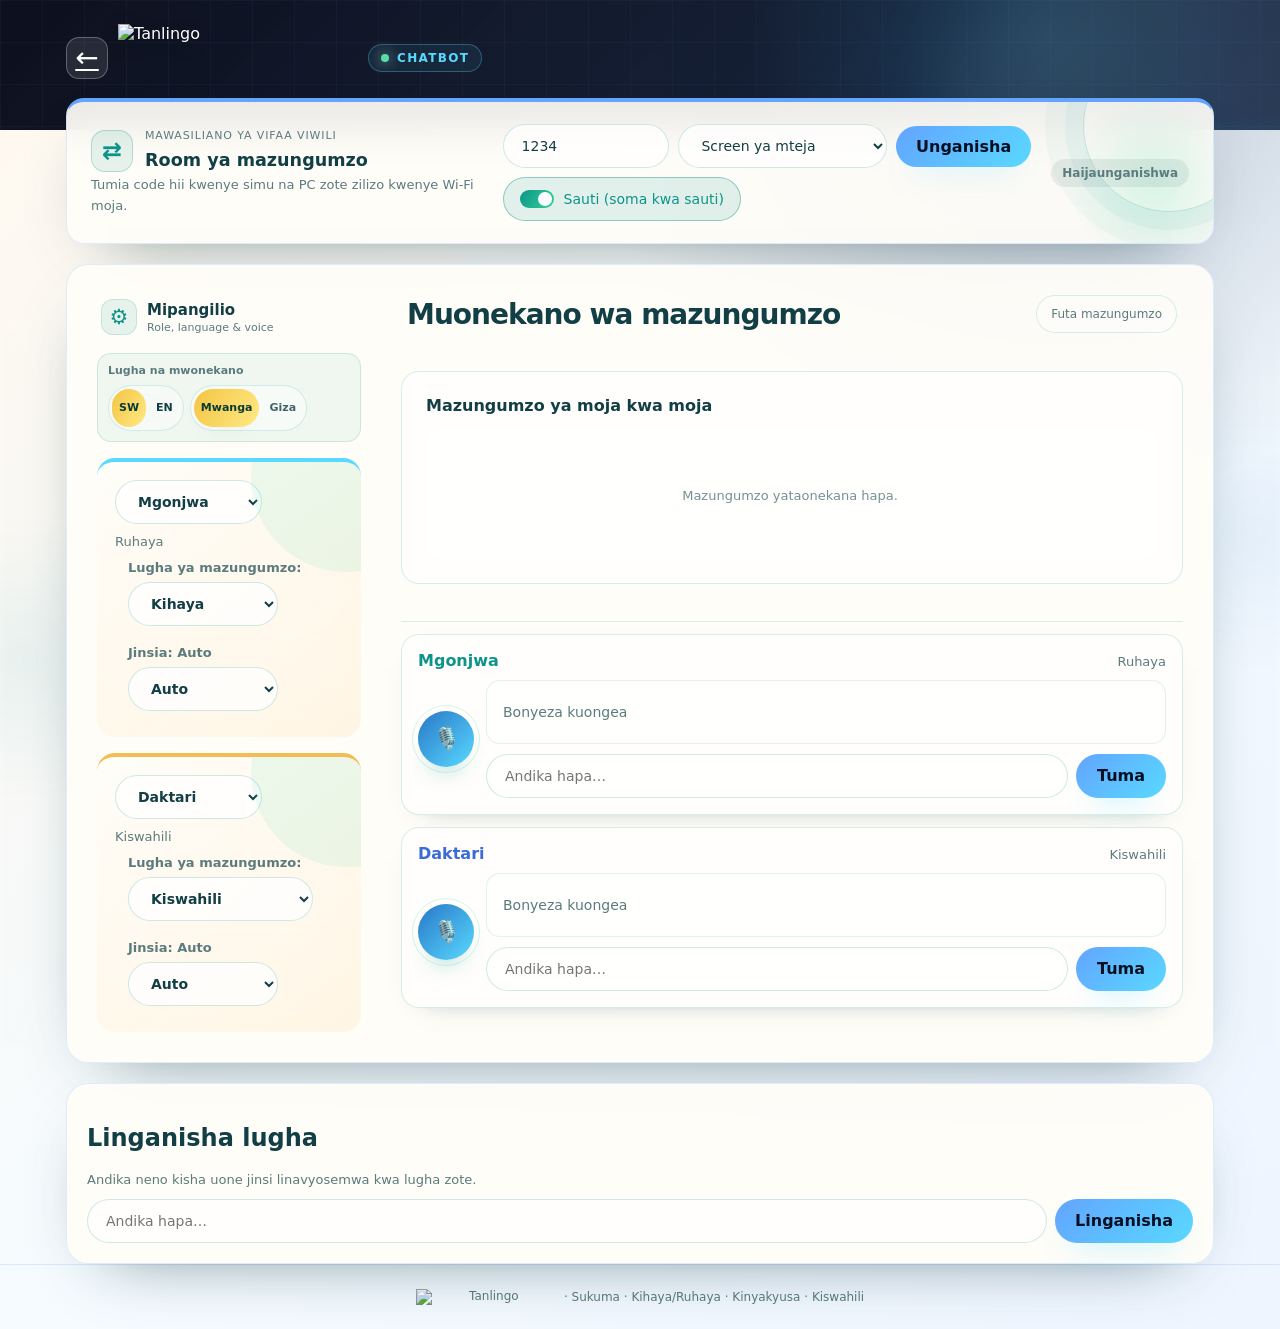
==== commit 6f49d5b1: "commit" ====
--- a/website/frontend/index.html
+++ b/website/frontend/index.html
@@ -182,8 +182,11 @@
                                 <option value="Ruhaya">Kihaya / Ruhaya</option>
                                 <option value="Sukuma">Sukuma</option>
                                 <option value="Kinyakyusa">Kinyakyusa</option>
+                                
+                                
                                 <option value="Kichaga">Kichaga</option>
-                                <option value="Kihehe">Kihehe</option>
+                                <option value="Kihehe">Kiheehe</option>
+                               
                                 <option value="Kiha">Kiha</option>
                                 <option value="Kijita">Kijita</option>
                                 <option value="Kizaramo">Kizaramo</option>
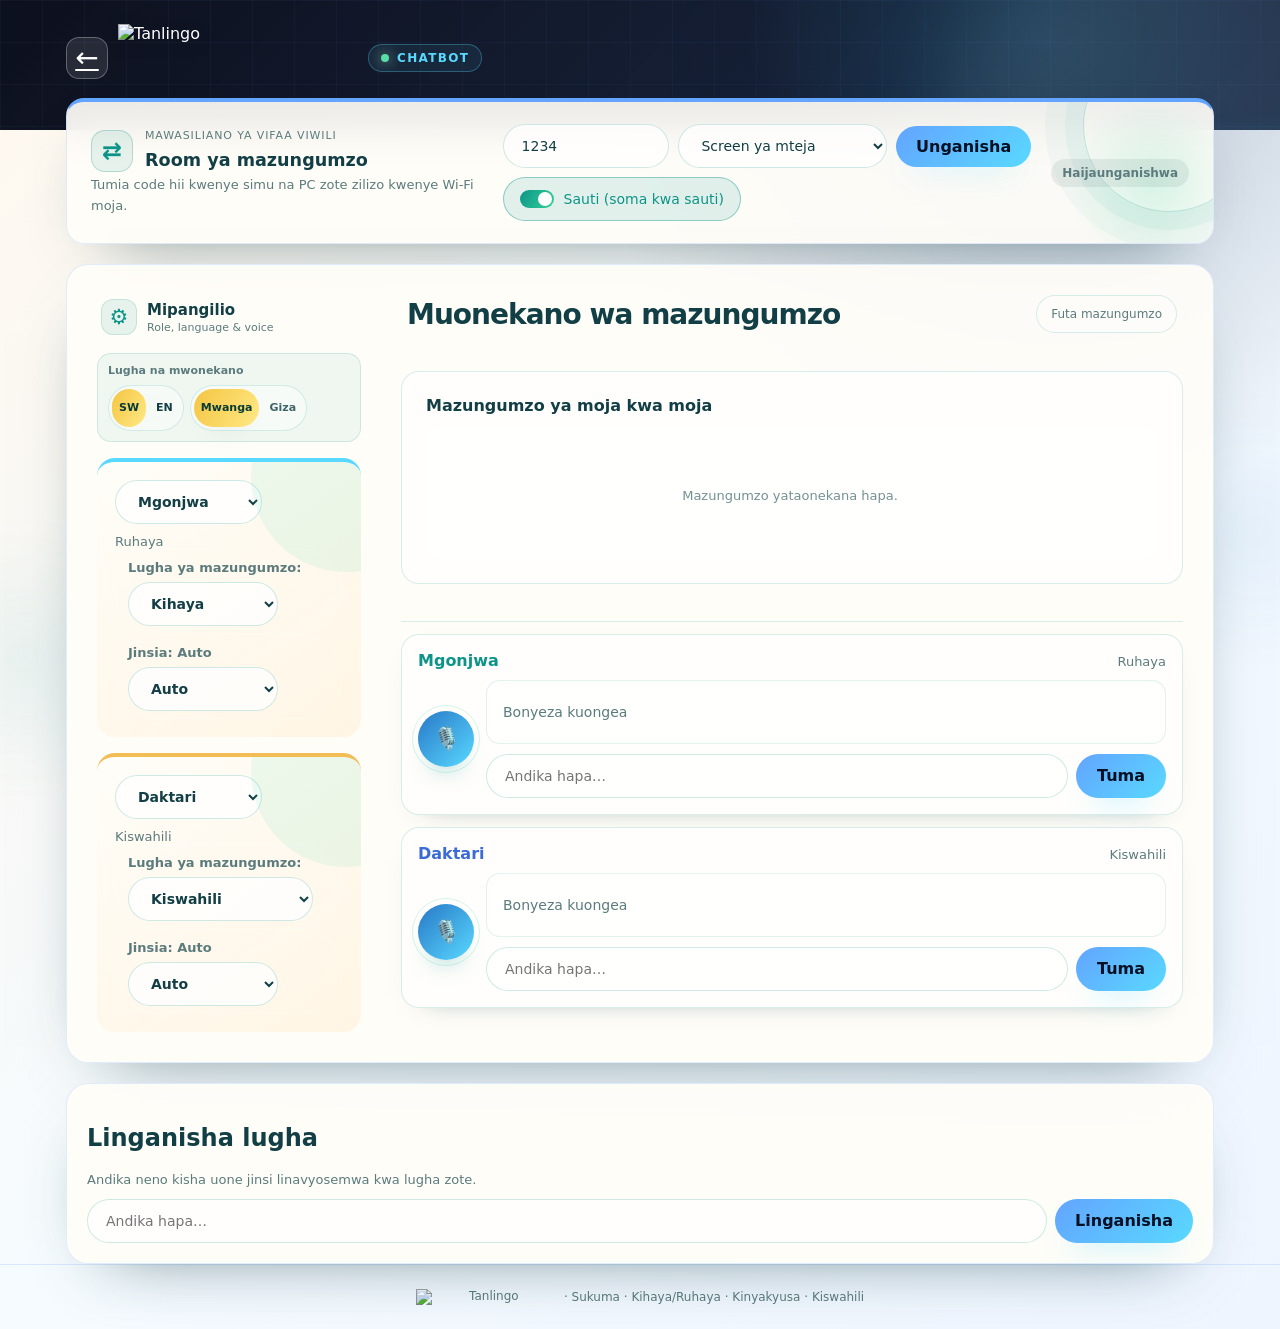
==== commit db990961: "change" ====
--- a/website/frontend/index.html
+++ b/website/frontend/index.html
@@ -195,6 +195,7 @@
                                 <option value="English">English</option>
                                 <option value="French">French</option>
                             </select>
+
                             </div>
                             <div class="small">
                                 <label class="muted"><span data-i18n="gender">Jinsia</span>: <span id="doctor-gender">Auto</span></label>
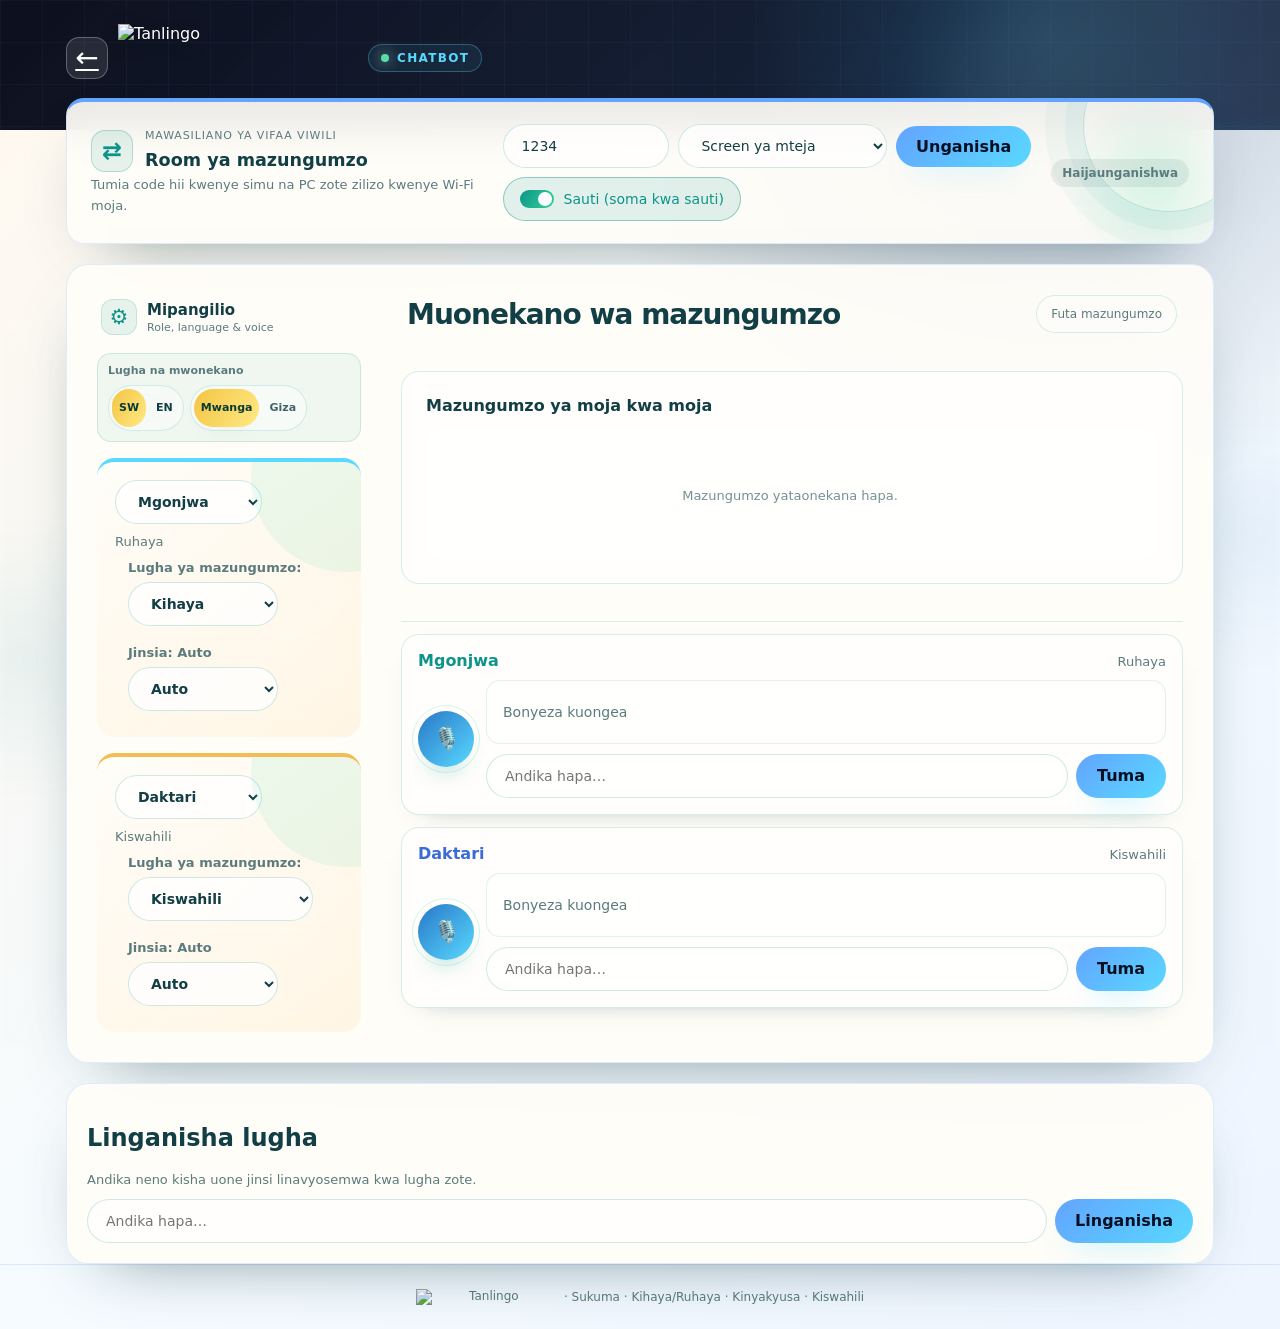
==== commit 67bc52a8: "change" ====
--- a/website/frontend/index.html
+++ b/website/frontend/index.html
@@ -4,30 +4,16 @@
 <head>
     <meta charset="utf-8">
     <meta name="viewport" content="width=device-width, initial-scale=1">
+    <title>Tanlingo — Mtafsiri wa lugha za Tanzania</title>
     <meta name="description" content="Tafsiri ya papo kwa papo kati ya Sukuma, Kihaya/Ruhaya, Kinyakyusa na Kiswahili kwa sauti au maandishi.">
-    <meta name="theme-color" content="#0f172a">
-    <meta name="mobile-web-app-capable" content="yes">
-    <meta name="apple-mobile-web-app-capable" content="yes">
-    <meta name="apple-mobile-web-app-status-bar-style" content="black-translucent">
-    <meta name="apple-mobile-web-app-title" content="Tanlingo">
-    <link rel="manifest" href="/manifest.webmanifest">
-    <link rel="apple-touch-icon" href="/logo.png">
-    <link rel="icon" type="image/svg+xml" href="/tanlingo-app-icon.svg">
-    <title>Tanlingo — Mtafsiri wa lugha za Tanzania</title>
+    <link rel="icon" type="image/svg+xml" href="/tanlingo.svg?v=5">
     <link rel="stylesheet" href="styles.css?v=tanlingo-v6">
-    <script>
-        if ('serviceWorker' in navigator) {
-            window.addEventListener('load', () => {
-                navigator.serviceWorker.register('/service-worker.js').catch(() => {});
-            });
-        }
-    </script>
 </head>
 
 <body>
     <section class="splash-screen" id="chatbot-splash" aria-label="Tanlingo inafunguka">
         <div class="splash-content">
-            <img class="splash-logo" src="/tanlingo-app-icon.svg" alt="Tanlingo">
+            <img class="splash-logo" src="/tanlingo-wordmark.svg?v=8" alt="Tanlingo">
             <p class="splash-guide">Mawasiliano ya lugha za Tanzania, kwa urahisi.</p>
         </div>
     </section>
@@ -182,11 +168,8 @@
                                 <option value="Ruhaya">Kihaya / Ruhaya</option>
                                 <option value="Sukuma">Sukuma</option>
                                 <option value="Kinyakyusa">Kinyakyusa</option>
-                                
-                                
                                 <option value="Kichaga">Kichaga</option>
-                                <option value="Kihehe">Kiheehe</option>
-                               
+                                <option value="Kihehe">Kihehe</option>
                                 <option value="Kiha">Kiha</option>
                                 <option value="Kijita">Kijita</option>
                                 <option value="Kizaramo">Kizaramo</option>
@@ -195,7 +178,6 @@
                                 <option value="English">English</option>
                                 <option value="French">French</option>
                             </select>
-
                             </div>
                             <div class="small">
                                 <label class="muted"><span data-i18n="gender">Jinsia</span>: <span id="doctor-gender">Auto</span></label>
@@ -279,8 +261,8 @@
                 document.querySelectorAll('.view[data-theme]').forEach(view => {
                     view.dataset.theme = theme;
                 });
-                document.getElementById('global-theme-light') ? .classList.toggle('active', theme === 'light');
-                document.getElementById('global-theme-dark') ? .classList.toggle('active', theme === 'dark');
+                document.getElementById('global-theme-light')?.classList.toggle('active', theme === 'light');
+                document.getElementById('global-theme-dark')?.classList.toggle('active', theme === 'dark');
             };
             document.querySelectorAll('[data-ui]').forEach(button => {
                 button.onclick = () => {
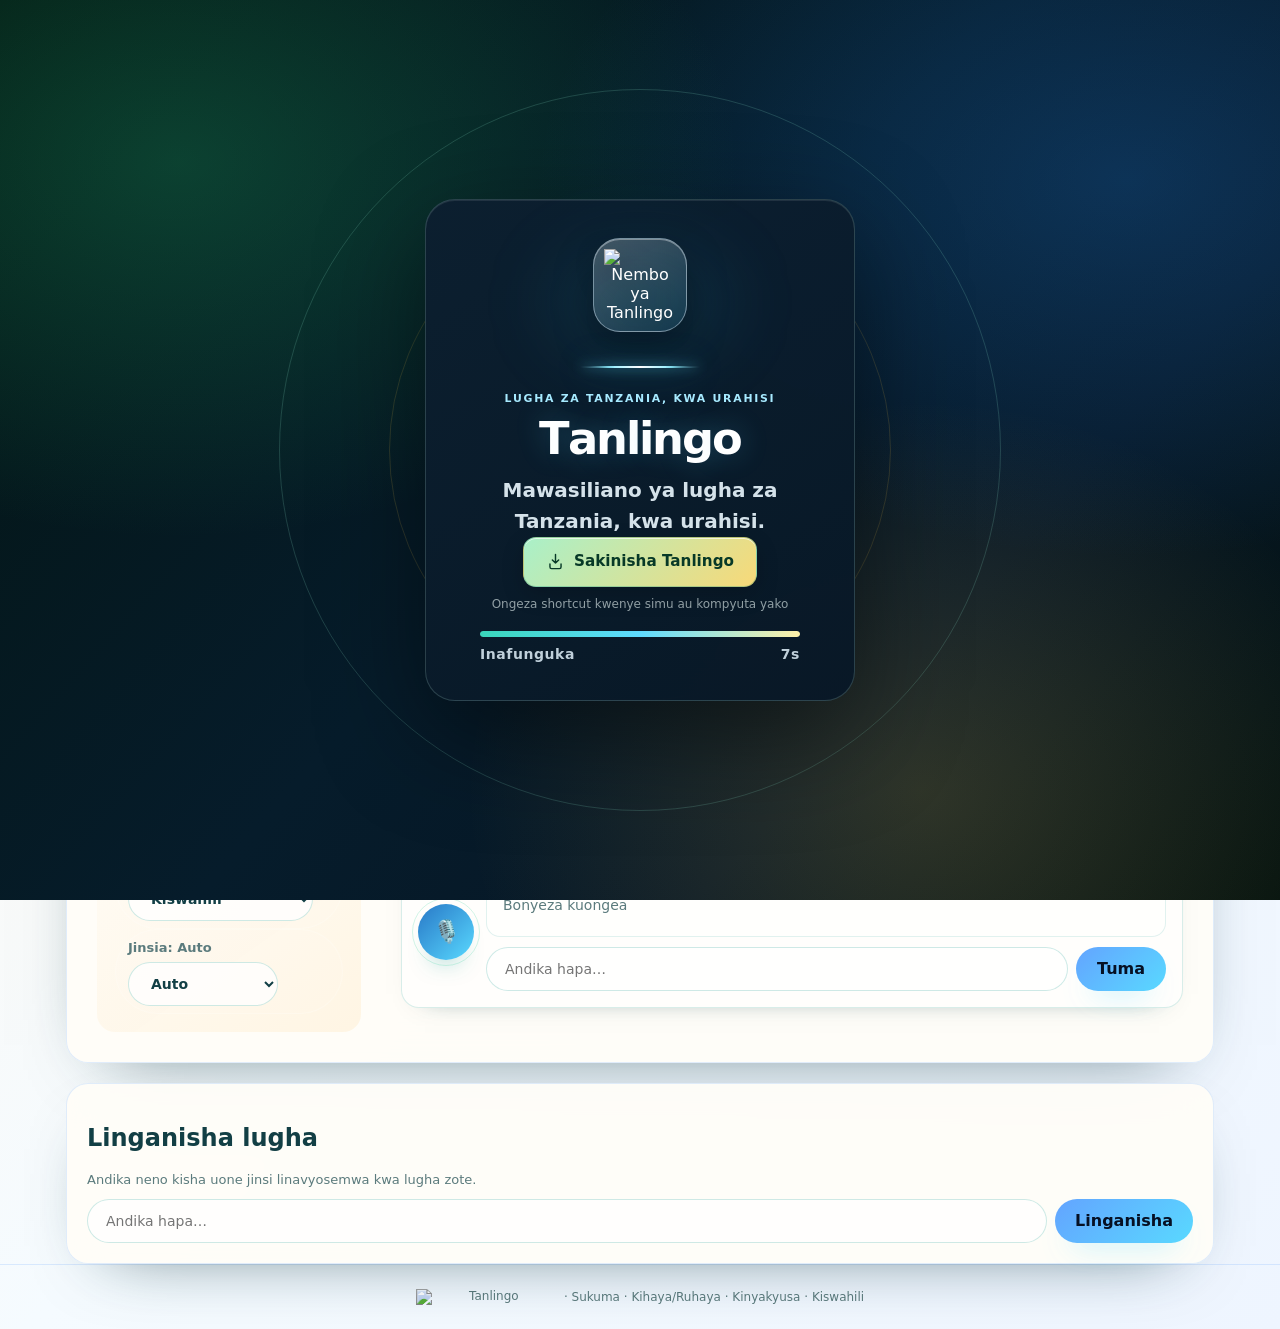
==== commit 3522a7c3: "change" ====
--- a/website/frontend/index.html
+++ b/website/frontend/index.html
@@ -6,17 +6,77 @@
     <meta name="viewport" content="width=device-width, initial-scale=1">
     <title>Tanlingo — Mtafsiri wa lugha za Tanzania</title>
     <meta name="description" content="Tafsiri ya papo kwa papo kati ya Sukuma, Kihaya/Ruhaya, Kinyakyusa na Kiswahili kwa sauti au maandishi.">
+    <meta name="theme-color" content="#061c2b">
     <link rel="icon" type="image/svg+xml" href="/tanlingo.svg?v=5">
+    <link rel="manifest" href="/manifest.webmanifest">
     <link rel="stylesheet" href="styles.css?v=tanlingo-v6">
 </head>
 
 <body>
     <section class="splash-screen" id="chatbot-splash" aria-label="Tanlingo inafunguka">
         <div class="splash-content">
-            <img class="splash-logo" src="/tanlingo-wordmark.svg?v=8" alt="Tanlingo">
+            <div class="splash-scene">
+                <span class="splash-waterline" aria-hidden="true"></span>
+                <span class="splash-ripple splash-ripple-one" aria-hidden="true"></span>
+                <span class="splash-ripple splash-ripple-two" aria-hidden="true"></span>
+                <span class="splash-spray splash-spray-one" aria-hidden="true"></span>
+                <span class="splash-spray splash-spray-two" aria-hidden="true"></span>
+                <span class="splash-spray splash-spray-three" aria-hidden="true"></span>
+                <div class="splash-app-mark">
+                    <img class="splash-app-icon" src="/tanlingo.svg" alt="Nembo ya Tanlingo">
+                </div>
+            </div>
+            <p class="splash-eyebrow">LUGHA ZA TANZANIA, KWA URAHISI</p>
+            <h1 class="splash-title" aria-label="Tanlingo"><span class="splash-wordmark" aria-hidden="true"><span>T</span><span>a</span><span>n</span><span>l</span><span>i</span><span>n</span><span>g</span><span>o</span></span></h1>
             <p class="splash-guide">Mawasiliano ya lugha za Tanzania, kwa urahisi.</p>
+            <button type="button" class="install-app-button splash-install-button" data-install-app>
+                <svg viewBox="0 0 24 24" aria-hidden="true"><path d="M12 3v11m0 0 4-4m-4 4-4-4M5 15v4a2 2 0 0 0 2 2h10a2 2 0 0 0 2-2v-4"/></svg>
+                Sakinisha Tanlingo
+            </button>
+            <p class="splash-install-hint">Ongeza shortcut kwenye simu au kompyuta yako</p>
+            <div class="splash-progress-wrap" aria-label="Maendeleo ya kufungua Tanlingo">
+                <div class="splash-progress" aria-hidden="true"><span></span></div>
+                <div class="splash-progress-meta"><span>Inafunguka</span><span>7s</span></div>
+            </div>
         </div>
     </section>
+
+    <dialog class="install-help-dialog" id="install-help" aria-labelledby="install-help-title">
+        <div class="install-help-heading">
+            <img src="/tanlingo.svg" alt="" width="42" height="42">
+            <div>
+                <p class="install-help-eyebrow">TANLINGO APP</p>
+                <h2 id="install-help-title">Ongeza Tanlingo kwenye kifaa</h2>
+            </div>
+            <button type="button" class="install-help-close" data-close-install aria-label="Funga maelekezo">×</button>
+        </div>
+        <p class="install-help-intro">Chagua kifaa chako, kisha fuata hatua hizi ili kuweka shortcut kwenye skrini yako.</p>
+        <section class="install-platform" data-install-platform="android">
+            <h3>Android · Chrome</h3>
+            <ol>
+                <li>Gusa menyu ya nukta tatu <strong>⋮</strong> kwenye Chrome.</li>
+                <li>Chagua <strong>Install app</strong> au <strong>Add to Home screen</strong>.</li>
+                <li>Thibitisha kwa kugusa <strong>Install</strong> au <strong>Add</strong>.</li>
+            </ol>
+        </section>
+        <section class="install-platform" data-install-platform="ios">
+            <h3>iPhone au iPad · Safari</h3>
+            <ol>
+                <li>Gusa kitufe cha <strong>Share</strong> kwenye Safari.</li>
+                <li>Chagua <strong>Add to Home Screen</strong>.</li>
+                <li>Gusa <strong>Add</strong> ili kuweka Tanlingo kwenye skrini.</li>
+            </ol>
+        </section>
+        <section class="install-platform" data-install-platform="desktop">
+            <h3>Kompyuta · Chrome au Edge</h3>
+            <ol>
+                <li>Bonyeza alama ya kusakinisha iliyo pembeni ya address bar; au fungua menyu ya kivinjari <strong>⋮</strong>.</li>
+                <li>Chagua <strong>Install Tanlingo</strong> au <strong>Install this site as an app</strong>.</li>
+                <li>Thibitisha kusakinisha. Tanlingo itafunguka kama app tofauti.</li>
+            </ol>
+        </section>
+        <p class="install-help-note">Tumia Chrome, Edge au Safari na uhakikishe uko kwenye HTTPS ili kusakinisha.</p>
+    </dialog>
 
     <header class="hero">
         <div class="wrap hero-inner">
@@ -29,6 +89,10 @@
                     <span class="pill"><i class="dot"></i> CHATBOT</span>
                 </div>
             </div>
+            <button type="button" class="install-app-button install-nav-button index-install-button" data-install-app>
+                <svg viewBox="0 0 24 24" aria-hidden="true"><path d="M12 3v11m0 0 4-4m-4 4-4-4M5 15v4a2 2 0 0 0 2 2h10a2 2 0 0 0 2-2v-4"/></svg>
+                Sakinisha
+            </button>
         </div>
     </header>
 
@@ -240,13 +304,14 @@
     </main>
 
     <footer><img src="/tanlingo-wordmark.svg?v=8" alt="Tanlingo"> · Sukuma · Kihaya/Ruhaya · Kinyakyusa · Kiswahili</footer>
+    <script src="/static/install.js" defer></script>
     <script>
         window.setTimeout(() => {
             const splash = document.getElementById("chatbot-splash");
             if (!splash) return;
             splash.classList.add("splash-hidden");
             window.setTimeout(() => splash.remove(), 700);
-        }, 1200);
+        }, 7000);
     </script>
     <script src="/static/app.js?v=global-conversation-settings-v3"></script>
     <script>
--- a/website/frontend/styles.css
+++ b/website/frontend/styles.css
@@ -147,7 +147,7 @@
     height: 100%;
     border-radius: inherit;
     background: linear-gradient(90deg, #34d399, #59d9ff);
-    animation: splash-progress 10s linear both;
+    animation: splash-progress 7s linear both;
 }
 
 .splash-progress-meta {
@@ -2938,4 +2938,470 @@
         width: 150px;
         height: 50px;
     }
+}
+
+.splash-screen .splash-content {
+    display: flex;
+    flex-direction: column;
+    align-items: center;
+    width: min(520px, 100%);
+    padding: clamp(28px, 6vw, 48px) clamp(22px, 6vw, 42px);
+    border: 1px solid rgba(194, 240, 226, .18);
+    border-radius: 30px;
+    background: linear-gradient(150deg, rgba(12, 31, 48, .97), rgba(8, 24, 39, .96));
+    box-shadow: 0 34px 110px rgba(0, 0, 0, .48), inset 0 1px 0 rgba(255, 255, 255, .09);
+    backdrop-filter: blur(24px);
+    -webkit-backdrop-filter: blur(24px);
+}
+
+.splash-app-mark {
+    display: grid;
+    width: 112px;
+    height: 112px;
+    place-items: center;
+    margin-bottom: 20px;
+    border: 1px solid rgba(255, 255, 255, .24);
+    border-radius: 30px;
+    background: linear-gradient(145deg, rgba(255, 255, 255, .18), rgba(255, 255, 255, .06));
+    box-shadow: 0 18px 42px rgba(0, 0, 0, .28), inset 0 1px 0 rgba(255, 255, 255, .24);
+}
+
+.splash-app-icon {
+    display: block;
+    width: 86px;
+    height: 86px;
+    object-fit: contain;
+    filter: drop-shadow(0 8px 14px rgba(0, 0, 0, .3));
+    animation: splash-mark-drop 1.65s cubic-bezier(.2, .78, .2, 1.2) .12s both,
+        splash-mark-float 3.8s ease-in-out 2.2s infinite;
+}
+
+.splash-scene {
+    position: relative;
+    display: grid;
+    width: min(250px, 72vw);
+    height: 150px;
+    place-items: start center;
+    margin-bottom: 4px;
+    isolation: isolate;
+}
+
+.splash-scene::before {
+    position: absolute;
+    z-index: -1;
+    top: 8px;
+    width: 184px;
+    height: 112px;
+    border-radius: 50%;
+    background: rgba(36, 166, 204, .12);
+    content: "";
+    filter: blur(35px);
+}
+
+.splash-scene .splash-app-mark {
+    position: relative;
+    z-index: 1;
+    width: 94px;
+    height: 94px;
+    margin: 0;
+    border-color: rgba(224, 245, 255, .46);
+    border-radius: 27px;
+    background: linear-gradient(145deg, rgba(231, 247, 255, .25), rgba(64, 154, 189, .16));
+    box-shadow: 0 16px 38px rgba(0, 0, 0, .34), inset 0 1px 0 rgba(255, 255, 255, .36);
+}
+
+.splash-scene .splash-app-icon {
+    width: 72px;
+    height: 72px;
+}
+
+.splash-waterline {
+    position: absolute;
+    z-index: 2;
+    bottom: 20px;
+    left: 50%;
+    width: 122px;
+    height: 2px;
+    border-radius: 50%;
+    background: linear-gradient(90deg, transparent, #8cecff 24%, #fff 50%, #8cecff 76%, transparent);
+    box-shadow: 0 0 12px rgba(107, 227, 255, .9), 0 0 30px rgba(45, 181, 234, .62);
+    transform: translateX(-50%);
+}
+
+.splash-ripple {
+    position: absolute;
+    z-index: 2;
+    bottom: 8px;
+    left: 50%;
+    width: 38px;
+    height: 11px;
+    border: 2px solid rgba(146, 239, 255, .95);
+    border-radius: 50%;
+    opacity: 0;
+    transform: translateX(-50%) scale(.25, .6);
+    animation: splash-ripple-expand 2.8s ease-out 1.25s infinite;
+}
+
+.splash-ripple-two {
+    animation-delay: 1.58s;
+}
+
+.splash-spray {
+    position: absolute;
+    z-index: 2;
+    bottom: 23px;
+    left: 50%;
+    width: 5px;
+    height: 5px;
+    border-radius: 50%;
+    background: #d7fbff;
+    box-shadow: 0 0 10px #6de5ff;
+    opacity: 0;
+    animation: splash-water-spray .65s ease-out 1.26s both;
+}
+
+.splash-spray-one { --spray-x: -30px; --spray-y: -24px; }
+.splash-spray-two { --spray-x: 2px; --spray-y: -34px; animation-delay: 1.3s; }
+.splash-spray-three { --spray-x: 32px; --spray-y: -22px; animation-delay: 1.34s; }
+
+.splash-screen .splash-eyebrow {
+    margin: 0 0 10px;
+    color: #a7eaff;
+    font-size: .68rem;
+    font-weight: 800;
+    letter-spacing: .16em;
+    opacity: 0;
+    animation: splash-text-rise .65s ease-out 1.8s forwards;
+}
+
+.splash-screen .splash-title {
+    margin: 0;
+    color: #fff;
+    font-size: clamp(2rem, 7vw, 2.8rem);
+    font-weight: 850;
+    letter-spacing: -.045em;
+    line-height: 1.05;
+}
+
+.splash-wordmark {
+    display: inline-flex;
+    color: #fff;
+    text-shadow: 0 0 28px rgba(76, 195, 234, .28);
+}
+
+.splash-wordmark > span {
+    display: inline-block;
+    opacity: 0;
+    transform: translateY(14px);
+    animation: splash-letter-arrive .42s cubic-bezier(.2, .8, .2, 1) forwards;
+}
+
+.splash-wordmark > span:nth-child(1) { animation-delay: 1.78s; }
+.splash-wordmark > span:nth-child(2) { animation-delay: 1.88s; }
+.splash-wordmark > span:nth-child(3) { animation-delay: 1.98s; }
+.splash-wordmark > span:nth-child(4) { animation-delay: 2.08s; }
+.splash-wordmark > span:nth-child(5) { animation-delay: 2.18s; }
+.splash-wordmark > span:nth-child(6) { animation-delay: 2.28s; }
+.splash-wordmark > span:nth-child(7) { animation-delay: 2.38s; }
+.splash-wordmark > span:nth-child(8) { animation-delay: 2.48s; }
+
+.splash-screen .splash-description {
+    max-width: 340px;
+    margin: 12px 0 22px;
+    color: rgba(235, 248, 246, .78);
+    font-size: .95rem;
+    line-height: 1.65;
+    opacity: 0;
+    animation: splash-text-rise .65s ease-out 2.5s forwards;
+}
+
+.splash-screen .splash-guide {
+    margin-top: 20px;
+}
+
+#chatbot-splash .splash-guide {
+    color: rgba(235, 248, 255, .9);
+}
+
+.splash-progress-wrap {
+    margin-top: 20px;
+}
+
+.splash-progress {
+    background: rgba(197, 232, 247, .18);
+}
+
+.splash-progress span {
+    background: linear-gradient(90deg, #39d6bb, #5edbff, #fff1a8);
+    box-shadow: 0 0 18px rgba(74, 209, 240, .58);
+}
+
+.splash-progress-meta,
+.splash-progress-meta span {
+    color: rgba(224, 241, 250, .85) !important;
+}
+
+.splash-content::before {
+    background: linear-gradient(90deg, transparent, #45d6ca 30%, #fff 50%, #65caff 74%, transparent);
+}
+
+@keyframes splash-mark-drop {
+    0% { opacity: 0; transform: translateY(-190px) rotate(-12deg) scale(.72); }
+    58% { opacity: 1; transform: translateY(13px) rotate(3deg) scale(1.05); }
+    72% { transform: translateY(-9px) rotate(-1deg) scale(.98); }
+    86% { transform: translateY(4px) rotate(0) scale(1.01); }
+    100% { opacity: 1; transform: translateY(0) rotate(0) scale(1); }
+}
+
+@keyframes splash-mark-float {
+    0%, 100% { transform: translateY(0); }
+    50% { transform: translateY(-3px); }
+}
+
+@keyframes splash-ripple-expand {
+    0% { opacity: .9; transform: translateX(-50%) scale(.25, .55); }
+    75%, 100% { opacity: 0; transform: translateX(-50%) scale(3.2, 1.25); }
+}
+
+@keyframes splash-water-spray {
+    0% { opacity: 0; transform: translate(0, 0) scale(.5); }
+    20% { opacity: 1; }
+    100% { opacity: 0; transform: translate(var(--spray-x), var(--spray-y)) scale(.15); }
+}
+
+@keyframes splash-text-rise {
+    from { opacity: 0; transform: translateY(8px); }
+    to { opacity: 1; transform: translateY(0); }
+}
+
+@keyframes splash-letter-arrive {
+    0% { opacity: 0; transform: translateY(14px) scale(.8); }
+    72% { opacity: 1; transform: translateY(-3px) scale(1.08); }
+    100% { opacity: 1; transform: translateY(0) scale(1); }
+}
+
+@media (prefers-reduced-motion: reduce) {
+    .splash-app-icon,
+    .splash-wordmark > span,
+    .splash-eyebrow,
+    .splash-description {
+        animation: none !important;
+        opacity: 1 !important;
+        transform: none !important;
+    }
+
+    .splash-ripple,
+    .splash-spray {
+        display: none;
+    }
+}
+
+.install-app-button {
+    display: inline-flex;
+    min-height: 44px;
+    align-items: center;
+    justify-content: center;
+    gap: 9px;
+    padding: 0 17px;
+    border: 1px solid rgba(15, 118, 79, .24);
+    border-radius: 13px;
+    color: #073927;
+    background: linear-gradient(135deg, #a9f0c9, #f8d978);
+    box-shadow: 0 8px 22px rgba(0, 0, 0, .18), inset 0 1px 0 rgba(255, 255, 255, .65);
+    font: inherit;
+    font-size: .875rem;
+    font-weight: 800;
+    line-height: 1.2;
+    cursor: pointer;
+    transition: transform .18s ease, box-shadow .18s ease, filter .18s ease;
+}
+
+.install-app-button:hover {
+    transform: translateY(-2px);
+    box-shadow: 0 12px 28px rgba(0, 0, 0, .24), inset 0 1px 0 rgba(255, 255, 255, .65);
+    filter: saturate(1.08);
+}
+
+.install-app-button:focus-visible,
+.install-help-close:focus-visible {
+    outline: 3px solid #59d9ff;
+    outline-offset: 3px;
+}
+
+.install-app-button svg {
+    width: 19px;
+    height: 19px;
+    flex: 0 0 auto;
+    fill: none;
+    stroke: currentColor;
+    stroke-linecap: round;
+    stroke-linejoin: round;
+    stroke-width: 1.8;
+}
+
+.splash-install-button {
+    min-height: 50px;
+    padding: 0 22px;
+    font-size: .95rem;
+}
+
+.splash-install-hint {
+    margin: 10px 0 0;
+    color: rgba(235, 248, 246, .6);
+    font-size: .75rem;
+}
+
+.install-nav-button {
+    min-height: 40px;
+    padding: 0 13px;
+    border-radius: 11px;
+    font-size: .8rem;
+    white-space: nowrap;
+}
+
+.install-mobile-button {
+    justify-content: flex-start;
+    width: 100%;
+    min-height: 46px;
+    margin-bottom: 7px;
+    padding: 0 16px;
+}
+
+.index-install-button {
+    margin-left: auto;
+}
+
+.install-help-dialog {
+    width: min(500px, calc(100% - 28px));
+    max-width: 500px;
+    max-height: min(82dvh, 680px);
+    padding: 24px;
+    overflow-y: auto;
+    border: 1px solid rgba(13, 148, 136, .2);
+    border-radius: 24px;
+    color: #123f45;
+    background: #f8fffd;
+    box-shadow: 0 28px 90px rgba(0, 0, 0, .35);
+}
+
+.install-help-dialog::backdrop {
+    background: rgba(3, 17, 21, .72);
+    backdrop-filter: blur(5px);
+}
+
+.install-help-heading {
+    display: flex;
+    align-items: center;
+    gap: 12px;
+}
+
+.install-help-heading img {
+    flex: 0 0 42px;
+}
+
+.install-help-eyebrow {
+    margin: 0 0 3px;
+    color: #0d8060;
+    font-size: .65rem;
+    font-weight: 850;
+    letter-spacing: .13em;
+}
+
+.install-help-heading h2 {
+    margin: 0;
+    font-size: 1.12rem;
+    font-weight: 800;
+    line-height: 1.25;
+}
+
+.install-help-close {
+    display: grid;
+    width: 36px;
+    height: 36px;
+    flex: 0 0 36px;
+    place-items: center;
+    margin-left: auto;
+    border: 1px solid rgba(13, 148, 136, .18);
+    border-radius: 11px;
+    color: #123f45;
+    background: white;
+    font-size: 1.45rem;
+    cursor: pointer;
+}
+
+.install-help-intro,
+.install-help-note {
+    color: #557276;
+    font-size: .88rem;
+    line-height: 1.6;
+}
+
+.install-help-intro {
+    margin: 18px 0;
+}
+
+.install-platform {
+    margin-top: 12px;
+    padding: 15px 16px;
+    border: 1px solid rgba(13, 148, 136, .15);
+    border-radius: 16px;
+    background: white;
+}
+
+.install-platform h3 {
+    margin: 0 0 8px;
+    color: #0d5b4f;
+    font-size: .92rem;
+}
+
+.install-platform ol {
+    margin: 0;
+    padding-left: 20px;
+    color: #375b60;
+    font-size: .84rem;
+    line-height: 1.65;
+}
+
+.install-platform li + li {
+    margin-top: 4px;
+}
+
+.install-help-note {
+    margin: 16px 0 0;
+    font-size: .78rem;
+}
+
+@media (max-width: 680px) {
+    .install-nav-button {
+        min-height: 38px;
+        padding: 0 10px;
+        font-size: .75rem;
+    }
+
+    .index-install-button {
+        align-self: flex-start;
+    }
+}
+
+@media (max-width: 380px) {
+    .splash-screen .splash-content {
+        padding: 26px 18px;
+        border-radius: 24px;
+    }
+
+    .splash-app-mark {
+        width: 92px;
+        height: 92px;
+        margin-bottom: 15px;
+        border-radius: 25px;
+    }
+
+    .splash-app-icon {
+        width: 72px;
+        height: 72px;
+    }
+
+    .install-help-dialog {
+        padding: 18px;
+    }
 }
